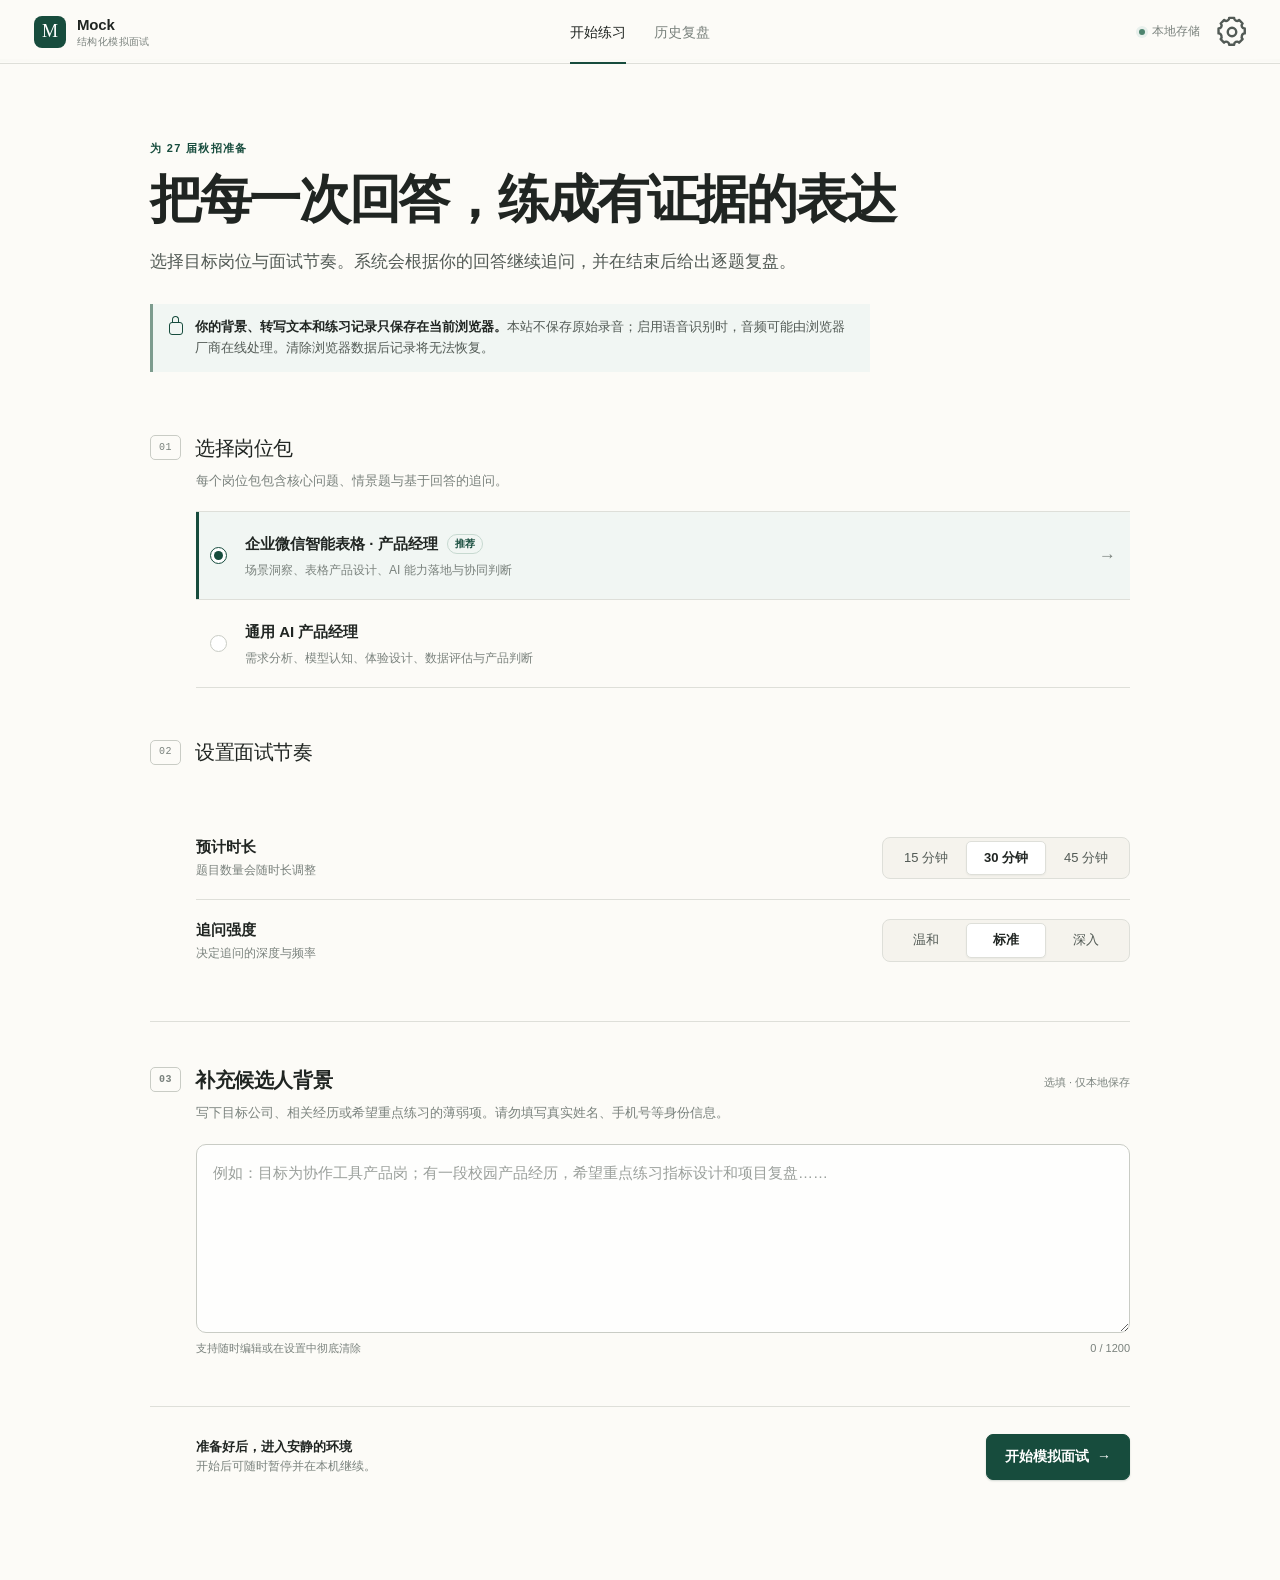
==== mock-interview/index.html @ f47e5c7f "feat: add local-first mock interview coach Co-authored-by: TRAE CLI <traecli@bytedance.com>" ====
<!doctype html>
<html lang="zh-CN">
  <head>
    <meta charset="utf-8">
    <meta name="viewport" content="width=device-width, initial-scale=1">
    <meta name="description" content="面向 27 届秋招的本地结构化模拟面试工具。">
    <meta name="theme-color" content="#143f35">
    <title>Mock · 结构化模拟面试</title>
    <link rel="stylesheet" href="styles.css">
  </head>
  <body>
    <a class="skip-link" href="#appMain">跳到主要内容</a>

    <div class="app-shell" id="appShell">
      <header class="app-header">
        <div class="header-inner">
          <button class="brand" id="brandHomeBtn" type="button" aria-label="返回 Mock 首页">
            <span class="brand-mark" aria-hidden="true">M</span>
            <span class="brand-copy"><strong>Mock</strong><small>结构化模拟面试</small></span>
          </button>
          <nav class="primary-nav" aria-label="主要导航">
            <button class="nav-link is-active" id="navSetupBtn" type="button" data-route="setup" aria-current="page">开始练习</button>
            <button class="nav-link" id="navHistoryBtn" type="button" data-route="history">历史复盘</button>
          </nav>
          <div class="header-actions">
            <span class="local-status"><i aria-hidden="true"></i>本地存储</span>
            <button class="icon-button" id="openSettingsBtn" type="button" aria-label="打开设置与数据管理" aria-haspopup="dialog">
              <svg aria-hidden="true" viewBox="0 0 24 24"><circle cx="12" cy="12" r="3"></circle><path d="M19 14.7a2 2 0 0 0 .4 2.2l.1.1-2.5 2.5-.1-.1a2 2 0 0 0-2.2-.4 2 2 0 0 0-1.2 1.8v.2H10v-.2A2 2 0 0 0 8.7 19a2 2 0 0 0-2.2.4l-.1.1L4 17l.1-.1a2 2 0 0 0 .4-2.2A2 2 0 0 0 2.7 13h-.2V9.5h.2a2 2 0 0 0 1.8-1.2 2 2 0 0 0-.4-2.2L4 6l2.5-2.5.1.1a2 2 0 0 0 2.2.4A2 2 0 0 0 10 2.2V2h3.5v.2A2 2 0 0 0 14.7 4a2 2 0 0 0 2.2-.4l.1-.1L19.5 6l-.1.1a2 2 0 0 0-.4 2.2 2 2 0 0 0 1.8 1.2h.2V13h-.2a2 2 0 0 0-1.8 1.7Z"></path></svg>
            </button>
          </div>
        </div>
      </header>

      <main id="appMain" tabindex="-1">
        <section class="app-view setup-view" id="viewSetup" data-view="setup" aria-labelledby="setupTitle">
          <div class="document-shell setup-shell">
            <header class="page-intro">
              <p class="eyebrow">为 27 届秋招准备</p>
              <h1 id="setupTitle">把每一次回答，练成有证据的表达</h1>
              <p class="intro-copy">选择目标岗位与面试节奏。系统会根据你的回答继续追问，并在结束后给出逐题复盘。</p>
              <div class="privacy-note" role="note" aria-label="隐私说明">
                <span class="privacy-icon" aria-hidden="true"></span>
                <p><strong>你的背景、转写文本和练习记录只保存在当前浏览器。</strong>本站不保存原始录音；启用语音识别时，音频可能由浏览器厂商在线处理。清除浏览器数据后记录将无法恢复。</p>
              </div>
            </header>

            <section class="resume-panel" id="resumeSessionPanel" aria-labelledby="resumeTitle" hidden>
              <div><p class="section-kicker">上次未完成</p><h2 id="resumeTitle">继续上一场模拟面试</h2><p id="resumeSessionMeta">已完成 3 / 8 题 · 约 18 分钟前</p></div>
              <div class="resume-actions"><button class="button button-secondary" id="discardResumeBtn" type="button">放弃记录</button><button class="button button-primary" id="resumeInterviewBtn" type="button">继续回答</button></div>
            </section>

            <form class="setup-form" id="setupForm" novalidate>
              <fieldset class="form-section">
                <legend><span class="step-index">01</span><span>选择岗位包</span></legend>
                <p class="field-help" id="questionPackHelp">每个岗位包包含核心问题、情景题与基于回答的追问。</p>
                <div class="pack-list" id="questionPackOptions" aria-describedby="questionPackHelp">
                  <label class="pack-option recommended" for="packWecom">
                    <input id="packWecom" type="radio" name="questionPack" value="wecom-smart-sheet-pm" checked>
                    <span class="pack-radio" aria-hidden="true"></span>
                    <span class="pack-copy"><span><strong>企业微信智能表格 · 产品经理</strong><em>推荐</em></span><small>场景洞察、表格产品设计、AI 能力落地与协同判断</small></span>
                    <span class="pack-arrow" aria-hidden="true">→</span>
                  </label>
                  <label class="pack-option" for="packGeneralAi">
                    <input id="packGeneralAi" type="radio" name="questionPack" value="general-ai-pm">
                    <span class="pack-radio" aria-hidden="true"></span>
                    <span class="pack-copy"><span><strong>通用 AI 产品经理</strong></span><small>需求分析、模型认知、体验设计、数据评估与产品判断</small></span>
                    <span class="pack-arrow" aria-hidden="true">→</span>
                  </label>
                </div>
                <p class="field-error" id="questionPackError" role="alert" hidden>请选择一个岗位包。</p>
              </fieldset>

              <fieldset class="form-section compact-section">
                <legend><span class="step-index">02</span><span>设置面试节奏</span></legend>
                <div class="setting-row">
                  <div class="setting-label"><span id="durationLabel">预计时长</span><small>题目数量会随时长调整</small></div>
                  <div class="segmented-control" role="radiogroup" aria-labelledby="durationLabel">
                    <label><input id="duration15" type="radio" name="duration" value="15"><span>15 分钟</span></label>
                    <label><input id="duration30" type="radio" name="duration" value="30" checked><span>30 分钟</span></label>
                    <label><input id="duration45" type="radio" name="duration" value="45"><span>45 分钟</span></label>
                  </div>
                </div>
                <div class="setting-row">
                  <div class="setting-label"><span id="intensityLabel">追问强度</span><small>决定追问的深度与频率</small></div>
                  <div class="segmented-control" role="radiogroup" aria-labelledby="intensityLabel">
                    <label><input id="intensityLow" type="radio" name="followupIntensity" value="low"><span>温和</span></label>
                    <label><input id="intensityMedium" type="radio" name="followupIntensity" value="medium" checked><span>标准</span></label>
                    <label><input id="intensityHigh" type="radio" name="followupIntensity" value="high"><span>深入</span></label>
                  </div>
                </div>
              </fieldset>

              <section class="form-section context-section" aria-labelledby="contextLabel">
                <div class="section-heading-row"><h2 id="contextLabel"><span class="step-index">03</span><span>补充候选人背景</span></h2><span class="optional-label">选填 · 仅本地保存</span></div>
                <p class="field-help" id="contextHelp">写下目标公司、相关经历或希望重点练习的薄弱项。请勿填写真实姓名、手机号等身份信息。</p>
                <label class="sr-only" for="candidateContext">候选人私密背景</label>
                <textarea id="candidateContext" name="candidateContext" rows="6" maxlength="1200" aria-describedby="contextHelp contextCounter" placeholder="例如：目标为协作工具产品岗；有一段校园产品经历，希望重点练习指标设计和项目复盘……"></textarea>
                <div class="textarea-meta"><span>支持随时编辑或在设置中彻底清除</span><span id="contextCounter"><output id="contextCount" for="candidateContext">0</output> / 1200</span></div>
              </section>

              <footer class="setup-submit">
                <div><strong>准备好后，进入安静的环境</strong><span>开始后可随时暂停并在本机继续。</span></div>
                <button class="button button-primary button-large" id="startInterviewBtn" type="submit">开始模拟面试 <span aria-hidden="true">→</span></button>
              </footer>
            </form>
          </div>
        </section>

        <section class="app-view interview-view" id="viewInterview" data-view="interview" aria-labelledby="interviewTitle" hidden>
          <header class="interview-toolbar">
            <div class="interview-toolbar-inner">
              <div class="session-identity"><span class="live-indicator" aria-hidden="true"></span><div><p>模拟面试进行中</p><h1 id="interviewTitle">企业微信智能表格 · 产品经理</h1></div></div>
              <div class="session-controls"><div class="timer-block"><span>已用时</span><time id="interviewTimer" datetime="PT0M0S">00:00</time></div><button class="button button-quiet" id="pauseInterviewBtn" type="button" aria-pressed="false">暂停</button><button class="button button-danger-quiet" id="exitInterviewBtn" type="button" aria-haspopup="dialog">退出</button></div>
            </div>
          </header>
          <div class="workbench-shell">
            <aside class="question-rail" id="interviewRail" aria-labelledby="progressTitle">
              <div class="rail-progress"><div><h2 id="progressTitle">面试进度</h2><span id="questionProgressText">第 1 / 8 题</span></div><progress id="questionProgress" value="1" max="8">1 / 8</progress></div>
              <ol class="question-queue" id="questionQueue" aria-label="问题队列">
                <li class="is-current" data-question-id="q1" aria-current="step"><span>01</span><div><strong>开场与动机</strong><small>正在回答</small></div></li>
                <li data-question-id="q2"><span>02</span><div><strong>场景洞察</strong><small>待回答</small></div></li>
                <li data-question-id="q3"><span>03</span><div><strong>方案设计</strong><small>待回答</small></div></li>
                <li data-question-id="q4"><span>04</span><div><strong>指标与复盘</strong><small>待回答</small></div></li>
                <li class="is-muted"><span>＋</span><div><strong>后续问题</strong><small>根据回答生成</small></div></li>
              </ol>
              <p class="rail-note">回答会自动保存到当前浏览器。关闭页面后仍可继续。</p>
            </aside>

            <article class="interview-stage" aria-labelledby="currentQuestionText">
              <header class="interviewer-heading"><span class="interviewer-avatar" aria-hidden="true">M</span><div><strong>结构化面试官</strong><span id="questionTypeLabel">核心问题 · 项目复盘</span></div></header>
              <div class="question-document"><p class="question-number" id="currentQuestionNumber">问题 01</p><h2 id="currentQuestionText">请选一个你投入最多的项目，说明当时要解决的问题、你的具体行动，以及最终结果。</h2><p class="question-guidance" id="currentQuestionGuidance">建议用 2–3 分钟回答。尽量说明你本人做了什么，并用事实或数据支撑结果。</p></div>
              <section class="answer-section" aria-labelledby="answerLabel">
                <div class="answer-heading"><div><h3 id="answerLabel">你的回答</h3><p>先完成表达，再提交给面试官追问。</p></div><button class="button voice-button" id="voiceToggleBtn" type="button" aria-pressed="false" aria-describedby="voiceStatus"><span class="mic-icon" aria-hidden="true"></span><span id="voiceButtonText">语音回答</span></button></div>
                <form id="answerForm" novalidate>
                  <label class="sr-only" for="answerInput">输入本题回答</label>
                  <div class="answer-editor" id="answerEditor"><textarea id="answerInput" name="answer" rows="11" maxlength="6000" aria-describedby="transcriptEditHint answerCounter" placeholder="在这里输入回答，或点击“语音回答”开始转写……"></textarea><div class="recording-layer" id="recordingLayer" aria-hidden="true" hidden><span class="recording-pulse"></span><strong>正在聆听</strong><small>再次点击语音按钮结束转写</small></div></div>
                  <div class="editor-meta"><p id="transcriptEditHint"><span aria-hidden="true">✎</span> 语音会先转成可编辑文字；提交前请检查专有名词和数字。</p><span id="answerCounter"><output id="answerCount" for="answerInput">0</output> / 6000</span></div>
                  <p class="voice-status" id="voiceStatus" role="status" aria-live="polite">语音输入未开启</p>
                  <p class="field-error" id="answerError" role="alert" hidden>请先输入回答再提交。</p>
                  <div class="answer-actions"><span class="keyboard-hint"><kbd>⌘</kbd> + <kbd>Enter</kbd> 提交</span><button class="button button-primary" id="answerSubmitBtn" type="submit">提交回答 <span aria-hidden="true">→</span></button></div>
                </form>
              </section>
            </article>
          </div>
          <p class="sr-only" id="interviewAnnouncer" aria-live="polite" aria-atomic="true"></p>
        </section>

        <section class="app-view report-view" id="viewReport" data-view="report" aria-labelledby="reportTitle" hidden>
          <div class="document-shell report-shell">
            <header class="report-header"><div><p class="eyebrow">本场复盘</p><h1 id="reportTitle">模拟面试报告</h1><p id="reportMeta">2026 年 9 月 7 日 · 30 分钟 · 完成 8 题</p></div><div class="report-actions"><button class="button button-secondary" id="exportReportBtn" type="button">导出报告</button><button class="button button-primary" id="newInterviewBtn" type="button">再练一场</button></div></header>
            <section class="report-overview" aria-labelledby="overallTitle">
              <div class="score-summary"><p>综合表现</p><div><strong id="overallScore">78</strong><span>/ 100</span></div><small class="score-band" id="overallBand">良好 · 已具备基础胜任力</small></div>
              <div class="summary-copy"><h2 id="overallTitle">总评</h2><p id="overallSummary">你的回答结构清楚，能主动补充项目背景和个人行动；主要提升空间在于用更明确的数据验证判断，并把关键取舍说透。</p><dl class="summary-facts" id="reportFacts"><div><dt>回答完成度</dt><dd>8 / 8</dd></div><div><dt>有效证据</dt><dd>12 处</dd></div><div><dt>平均回答</dt><dd>2 分 18 秒</dd></div></dl></div>
            </section>
            <section class="report-section" aria-labelledby="dimensionsTitle">
              <div class="section-title-row"><div><p class="section-kicker">能力画像</p><h2 id="dimensionsTitle">六维评分</h2></div><p>基于本场可验证表达，不代表招聘结果。</p></div>
              <div class="dimension-list" id="dimensionScores">
                <div class="dimension-row" data-dimension="structure"><div><strong>结构表达</strong><span>结论前置，信息层级清楚</span></div><div class="score-track" role="img" aria-label="结构表达 86 分"><span style="--score:86%"></span></div><output>86</output></div>
                <div class="dimension-row" data-dimension="role"><div><strong>岗位理解</strong><span>能连接用户、业务与执行</span></div><div class="score-track" role="img" aria-label="岗位理解 82 分"><span style="--score:82%"></span></div><output>82</output></div>
                <div class="dimension-row" data-dimension="analysis"><div><strong>问题拆解</strong><span>框架完整，优先级可再聚焦</span></div><div class="score-track" role="img" aria-label="问题拆解 79 分"><span style="--score:79%"></span></div><output>79</output></div>
                <div class="dimension-row" data-dimension="judgement"><div><strong>业务判断</strong><span>有取舍意识，论据仍需加强</span></div><div class="score-track" role="img" aria-label="业务判断 75 分"><span style="--score:75%"></span></div><output>75</output></div>
                <div class="dimension-row" data-dimension="data"><div><strong>数据意识</strong><span>能提指标，缺少验证闭环</span></div><div class="score-track" role="img" aria-label="数据意识 69 分"><span style="--score:69%"></span></div><output>69</output></div>
                <div class="dimension-row" data-dimension="communication"><div><strong>沟通应变</strong><span>追问下能补充关键信息</span></div><div class="score-track" role="img" aria-label="沟通应变 77 分"><span style="--score:77%"></span></div><output>77</output></div>
              </div>
            </section>
            <section class="report-section review-section" aria-labelledby="questionReviewTitle">
              <div class="section-title-row"><div><p class="section-kicker">逐题复盘</p><h2 id="questionReviewTitle">从回答证据到下一步练习</h2></div><button class="button button-secondary" id="reanswerWeakQuestionsBtn" type="button">重答薄弱题</button></div>
              <div class="review-list" id="reportQuestionList">
                <article class="review-item" data-question-id="q1"><header><div><span>问题 01 · 项目复盘</span><h3>请介绍一个你投入最多的项目，以及你的具体贡献。</h3></div><output aria-label="本题得分 82 分">82</output></header><details open><summary>查看详细反馈</summary><div class="feedback-grid"><section class="feedback-block evidence-block"><h4>有效证据</h4><blockquote>“我重新划分了新用户首周路径，最终让关键动作完成率从 31% 提升到 44%。”</blockquote><p>说明了个人行动，并给出前后数据。</p></section><section class="feedback-block gap-block"><h4>信息缺口</h4><p>没有解释为什么选择“首周路径”作为优先切入点。</p></section><section class="feedback-block advice-block"><h4>改进建议</h4><p>补充用户流失分布、资源约束和预期收益，并明确最关键的取舍。</p></section></div></details><footer><button class="text-button reanswer-btn" type="button" data-action="reanswer" data-question-id="q1">重答这一题 <span aria-hidden="true">→</span></button></footer></article>
                <article class="review-item" data-question-id="q2"><header><div><span>问题 02 · 需求判断</span><h3>面对多个同时到来的需求，你会如何确定优先级？</h3></div><output aria-label="本题得分 71 分">71</output></header><details><summary>查看详细反馈</summary><div class="feedback-grid"><section class="feedback-block evidence-block"><h4>有效证据</h4><blockquote>“先统一业务目标，再从影响范围、价值、成本和风险做比较。”</blockquote><p>提供了完整的判断框架。</p></section><section class="feedback-block gap-block"><h4>信息缺口</h4><p>缺少真实冲突案例证明如何做出困难取舍。</p></section><section class="feedback-block advice-block"><h4>改进建议</h4><p>选择一次延后重要需求的经历，讲明标准、沟通过程和影响。</p></section></div></details><footer><button class="text-button reanswer-btn" type="button" data-action="reanswer" data-question-id="q2">重答这一题 <span aria-hidden="true">→</span></button></footer></article>
              </div>
            </section>
            <footer class="report-footer"><p>建议先重答 2 道薄弱题，再开始下一场完整练习。</p><button class="button button-primary" id="reportStartPracticeBtn" type="button">开始针对性重答</button></footer>
          </div>
        </section>

        <section class="app-view history-view" id="viewHistory" data-view="history" aria-labelledby="historyTitle" hidden>
          <div class="document-shell history-shell">
            <header class="page-header-row"><div><p class="eyebrow">练习档案</p><h1 id="historyTitle">历史与趋势</h1><p>回看最近场次，找到稳定提升与反复出现的表达缺口。</p></div><button class="button button-secondary" id="exportAllHistoryBtn" type="button">导出全部记录</button></header>
            <section class="history-summary" aria-labelledby="trendTitle"><div class="trend-copy"><p class="section-kicker">最近 5 场</p><h2 id="trendTitle">综合表现趋势</h2><p><strong id="trendDelta">提升 9 分</strong><span>相比首次练习</span></p></div><div class="trend-chart" id="historyTrendChart" role="img" aria-label="最近五场得分整体上升"><div class="chart-axis" aria-hidden="true"><span>90</span><span>75</span><span>60</span></div><svg aria-hidden="true" viewBox="0 0 560 150" preserveAspectRatio="none"><path class="chart-grid" d="M0 20H560M0 75H560M0 130H560"></path><path class="chart-line" d="M14 108 L147 92 L280 81 L413 70 L546 59"></path><g class="chart-points"><circle cx="14" cy="108" r="4"></circle><circle cx="147" cy="92" r="4"></circle><circle cx="280" cy="81" r="4"></circle><circle cx="413" cy="70" r="4"></circle><circle cx="546" cy="59" r="5"></circle></g></svg><div class="chart-labels" aria-hidden="true"><span>第 1 场</span><span>第 2 场</span><span>第 3 场</span><span>第 4 场</span><span>本场</span></div></div></section>
            <section class="history-section" aria-labelledby="recentSessionsTitle">
              <div class="section-title-row history-title-row"><div><p class="section-kicker">全部记录</p><h2 id="recentSessionsTitle">最近场次</h2></div><label class="history-filter-label" for="historyFilter"><span>筛选岗位</span><select id="historyFilter"><option value="all">全部岗位</option><option value="wecom-smart-sheet-pm">企业微信智能表格 · 产品经理</option><option value="general-ai-pm">通用 AI 产品经理</option></select></label></div>
              <div class="session-list-header" aria-hidden="true"><span>场次</span><span>进度</span><span>表现</span><span>操作</span></div>
              <div class="session-list" id="historyList">
                <article class="session-row is-incomplete" data-session-id="session-draft"><div class="session-main"><span class="session-state">未完成</span><h3>企业微信智能表格 · 产品经理</h3><p><time datetime="2026-09-07T19:20:00+08:00">今天 19:20</time> · 30 分钟模式</p></div><div class="session-progress"><strong>3 / 8 题</strong><progress value="3" max="8">3 / 8</progress></div><div class="session-score"><span>暂未评分</span></div><div class="session-actions"><button class="button button-primary button-small continue-session-btn" type="button" data-action="continue" data-session-id="session-draft">继续回答</button><button class="menu-button delete-session-btn" type="button" data-action="delete" data-session-id="session-draft">删除</button></div></article>
                <article class="session-row" data-session-id="session-001"><div class="session-main"><span class="session-state is-complete">已完成</span><h3>通用 AI 产品经理</h3><p><time datetime="2026-09-06T21:15:00+08:00">9 月 6 日 21:15</time> · 用时 28 分钟</p></div><div class="session-progress"><strong>8 / 8 题</strong><span>完整作答</span></div><div class="session-score"><strong>78</strong><span>综合分</span></div><div class="session-actions"><button class="text-button view-report-btn" type="button" data-action="view-report" data-session-id="session-001">查看报告</button><button class="menu-button export-session-btn" type="button" data-action="export" data-session-id="session-001">导出</button><button class="menu-button delete-session-btn" type="button" data-action="delete" data-session-id="session-001">删除</button></div></article>
              </div>
              <div class="empty-state" id="historyEmptyState" hidden><span aria-hidden="true"></span><h3>还没有匹配的练习记录</h3><p>更换筛选条件，或开始第一场模拟面试。</p><button class="button button-primary" id="emptyStartInterviewBtn" type="button">开始练习</button></div>
            </section>
          </div>
        </section>
      </main>
    </div>

    <dialog class="app-dialog settings-dialog" id="settingsDialog" aria-labelledby="settingsTitle">
      <form method="dialog" id="settingsForm"><header class="dialog-header"><div><p class="section-kicker">偏好与隐私</p><h2 id="settingsTitle">设置与数据管理</h2></div><button class="icon-button dialog-close" id="closeSettingsBtn" type="submit" value="cancel" aria-label="关闭设置">×</button></header>
        <div class="dialog-body">
          <section class="settings-group" aria-labelledby="practiceSettingsTitle"><h3 id="practiceSettingsTitle">练习偏好</h3><label class="toggle-row" for="autoSaveToggle"><span><strong>自动保存回答</strong><small>输入过程中持续保存到当前浏览器</small></span><span class="switch"><input id="autoSaveToggle" name="autoSave" type="checkbox" checked><i aria-hidden="true"></i></span></label><label class="toggle-row" for="soundToggle"><span><strong>操作提示音</strong><small>提交与完成时播放轻提示音</small></span><span class="switch"><input id="soundToggle" name="sound" type="checkbox"><i aria-hidden="true"></i></span></label><label class="toggle-row" for="reducedMotionToggle"><span><strong>减少动态效果</strong><small>关闭非必要的过渡与动画</small></span><span class="switch"><input id="reducedMotionToggle" name="reducedMotion" type="checkbox"><i aria-hidden="true"></i></span></label></section>
          <section class="settings-group" aria-labelledby="voiceSettingsTitle"><h3 id="voiceSettingsTitle">语音转写</h3><label class="select-row" for="speechLanguage"><span><strong>识别语言</strong><small>本站不保存原始录音</small></span><select id="speechLanguage" name="speechLanguage"><option value="zh-CN">普通话（中国大陆）</option><option value="en-US">English (US)</option></select></label><p class="settings-note">是否可用取决于浏览器能力与麦克风权限；音频可能由浏览器厂商在线处理。</p></section>
          <section class="settings-group data-group" aria-labelledby="dataSettingsTitle"><div class="data-heading"><div><h3 id="dataSettingsTitle">本地数据</h3><p>面试配置、回答与报告均保存在此浏览器。</p></div><strong id="localDataSize">0 KB</strong></div><div class="data-actions"><button class="button button-secondary" id="exportDataBtn" type="button">导出备份</button><label class="button button-secondary file-button" for="importDataInput">导入备份</label><input class="sr-only" id="importDataInput" type="file" accept="application/json,.json"><button class="button button-danger-quiet" id="clearAllDataBtn" type="button" aria-haspopup="dialog">清除全部数据</button></div></section>
        </div><footer class="dialog-footer"><span id="settingsSaveStatus" role="status" aria-live="polite"></span><button class="button button-primary" id="saveSettingsBtn" type="submit" value="save">保存设置</button></footer></form>
    </dialog>

    <dialog class="app-dialog confirm-dialog" id="confirmDialog" aria-labelledby="confirmTitle" aria-describedby="confirmMessage"><form method="dialog"><header class="dialog-header"><div><p class="section-kicker">请确认</p><h2 id="confirmTitle">删除这条记录？</h2></div></header><div class="dialog-body compact-dialog-body"><p id="confirmMessage">删除后无法恢复，本地报告也会一并移除。</p></div><footer class="dialog-footer"><button class="button button-secondary" id="confirmCancelBtn" type="submit" value="cancel">取消</button><button class="button button-danger" id="confirmActionBtn" type="submit" value="confirm">确认删除</button></footer></form></dialog>
    <dialog class="app-dialog confirm-dialog" id="exitInterviewDialog" aria-labelledby="exitDialogTitle" aria-describedby="exitDialogMessage"><form method="dialog"><header class="dialog-header"><div><p class="section-kicker">离开本场面试</p><h2 id="exitDialogTitle">保存进度后退出？</h2></div></header><div class="dialog-body compact-dialog-body"><p id="exitDialogMessage">已提交的回答和当前草稿会保存在本机，你可以从首页或历史库继续。</p></div><footer class="dialog-footer split-dialog-footer"><button class="button button-danger-quiet" id="exitDiscardBtn" type="submit" value="discard">放弃本场</button><span></span><button class="button button-secondary" id="exitCancelBtn" type="submit" value="cancel">继续面试</button><button class="button button-primary" id="exitSaveBtn" type="submit" value="save">保存并退出</button></footer></form></dialog>

    <div class="toast" id="appToast" role="status" aria-live="polite" aria-atomic="true" hidden><span class="toast-mark" aria-hidden="true"></span><span id="toastMessage">已保存</span><button id="toastActionBtn" type="button" hidden>撤销</button><button class="toast-close" id="toastCloseBtn" type="button" aria-label="关闭提示">×</button></div>

    <script src="js/question-packs.js"></script>
    <script src="js/storage.js"></script>
    <script src="js/engine.js"></script>
    <script src="js/voice.js"></script>
    <script src="app.js"></script>
  </body>
</html>
---- mock-interview/styles.css ----
:root {
  color-scheme: light;
  --paper: #fcfbf7;
  --paper-deep: #f5f3ed;
  --surface: #ffffff;
  --surface-subtle: #f7f8f5;
  --ink: #202522;
  --ink-soft: #525a55;
  --ink-faint: #7a827d;
  --line: #dedfd9;
  --line-strong: #c9ccc5;
  --green: #174c3d;
  --green-hover: #103d31;
  --green-soft: #e8f0ec;
  --green-pale: #f1f6f3;
  --red: #a33d36;
  --red-soft: #faefed;
  --amber: #8a661b;
  --amber-soft: #faf5e7;
  --shadow-sm: 0 1px 2px rgb(25 35 30 / 5%);
  --shadow-md: 0 18px 48px rgb(24 32 28 / 10%), 0 2px 8px rgb(24 32 28 / 5%);
  --radius-sm: 6px;
  --radius-md: 10px;
  --radius-lg: 16px;
  --header-height: 64px;
  --font-sans: Inter, ui-sans-serif, -apple-system, BlinkMacSystemFont, "SF Pro Text", "PingFang SC", "Microsoft YaHei", sans-serif;
}

*,
*::before,
*::after {
  box-sizing: border-box;
}

html {
  min-width: 320px;
  scroll-behavior: smooth;
}

body {
  min-height: 100vh;
  margin: 0;
  background: var(--paper);
  color: var(--ink);
  font-family: var(--font-sans);
  font-size: 15px;
  line-height: 1.6;
  -webkit-font-smoothing: antialiased;
}

body:has(dialog[open]) {
  overflow: hidden;
}

button,
input,
textarea,
select {
  color: inherit;
  font: inherit;
}

button,
label,
select {
  -webkit-tap-highlight-color: transparent;
}

button {
  border: 0;
}

button:not(:disabled),
label[for],
select:not(:disabled) {
  cursor: pointer;
}

button:disabled,
input:disabled,
textarea:disabled,
select:disabled {
  cursor: not-allowed;
  opacity: .55;
}

h1,
h2,
h3,
h4,
p,
dl,
dd,
blockquote {
  margin-top: 0;
}

h1,
h2,
h3,
h4,
strong {
  font-weight: 650;
}

svg {
  display: block;
}

[hidden] {
  display: none !important;
}

.sr-only {
  position: absolute !important;
  width: 1px !important;
  height: 1px !important;
  padding: 0 !important;
  margin: -1px !important;
  overflow: hidden !important;
  clip: rect(0, 0, 0, 0) !important;
  white-space: nowrap !important;
  border: 0 !important;
}

.skip-link {
  position: fixed;
  z-index: 1000;
  top: 10px;
  left: 12px;
  padding: 8px 13px;
  border-radius: var(--radius-sm);
  background: var(--ink);
  color: white;
  font-weight: 600;
  text-decoration: none;
  transform: translateY(-160%);
  transition: transform .18s ease;
}

.skip-link:focus {
  transform: translateY(0);
}

:focus-visible {
  outline: 3px solid rgb(23 76 61 / 22%);
  outline-offset: 2px;
}

.app-header {
  position: sticky;
  z-index: 40;
  top: 0;
  height: var(--header-height);
  border-bottom: 1px solid var(--line);
  background: rgb(252 251 247 / 92%);
  backdrop-filter: blur(16px);
}

.header-inner {
  display: grid;
  grid-template-columns: 1fr auto 1fr;
  align-items: center;
  width: min(100% - 40px, 1220px);
  height: 100%;
  margin: 0 auto;
}

.brand {
  display: inline-flex;
  justify-self: start;
  align-items: center;
  gap: 11px;
  padding: 4px;
  border-radius: 8px;
  background: transparent;
  text-align: left;
}

.brand-mark {
  display: grid;
  width: 32px;
  height: 32px;
  place-items: center;
  border-radius: 8px;
  background: var(--green);
  color: #fff;
  font-family: Georgia, serif;
  font-size: 18px;
}

.brand-copy {
  display: flex;
  flex-direction: column;
  line-height: 1.16;
}

.brand-copy strong {
  letter-spacing: -.01em;
}

.brand-copy small {
  margin-top: 3px;
  color: var(--ink-faint);
  font-size: 10px;
  letter-spacing: .04em;
}

.primary-nav {
  display: flex;
  align-self: stretch;
  gap: 28px;
}

.nav-link {
  position: relative;
  padding: 2px 0 0;
  background: transparent;
  color: var(--ink-faint);
  font-size: 14px;
  font-weight: 550;
}

.nav-link:hover {
  color: var(--ink);
}

.nav-link.is-active,
.nav-link[aria-current="page"] {
  color: var(--ink);
}

.nav-link.is-active::after,
.nav-link[aria-current="page"]::after {
  position: absolute;
  right: 0;
  bottom: -1px;
  left: 0;
  height: 2px;
  background: var(--green);
  content: "";
}

.header-actions {
  display: flex;
  justify-self: end;
  align-items: center;
  gap: 14px;
}

.local-status {
  display: inline-flex;
  align-items: center;
  gap: 7px;
  color: var(--ink-faint);
  font-size: 12px;
}

.local-status i {
  width: 6px;
  height: 6px;
  border-radius: 50%;
  background: #4d846e;
  box-shadow: 0 0 0 3px var(--green-soft);
}

.icon-button {
  display: grid;
  width: 36px;
  height: 36px;
  padding: 0;
  place-items: center;
  border: 1px solid transparent;
  border-radius: 8px;
  background: transparent;
  color: var(--ink-soft);
}

.icon-button svg {
  fill: none;
  stroke: currentColor;
  stroke-width: 1.7;
  stroke-linecap: round;
  stroke-linejoin: round;
}

.icon-button:hover {
  border-color: var(--line);
  background: var(--surface);
  color: var(--ink);
}

.app-view {
  min-height: calc(100vh - var(--header-height));
}

.document-shell {
  width: min(100% - 40px, 980px);
  margin: 0 auto;
}

.setup-shell {
  padding: 76px 0 100px;
}

.page-intro {
  max-width: 760px;
}

.eyebrow,
.section-kicker {
  margin-bottom: 12px;
  color: var(--green);
  font-size: 11px;
  font-weight: 700;
  letter-spacing: .12em;
  text-transform: uppercase;
}

.page-intro h1,
.report-header h1,
.page-header-row h1 {
  margin-bottom: 18px;
  font-family: ui-serif, "Songti SC", "Noto Serif CJK SC", Georgia, serif;
  font-size: clamp(34px, 4.4vw, 52px);
  font-weight: 600;
  letter-spacing: -.045em;
  line-height: 1.15;
}

.intro-copy {
  max-width: 680px;
  margin-bottom: 26px;
  color: var(--ink-soft);
  font-size: 17px;
  line-height: 1.8;
}

.privacy-note {
  display: flex;
  align-items: flex-start;
  gap: 12px;
  max-width: 720px;
  padding: 13px 16px;
  border-left: 3px solid #7d9c8e;
  background: var(--green-pale);
  color: var(--ink-soft);
  font-size: 13px;
}

.privacy-note p {
  margin: 0;
}

.privacy-note strong {
  color: var(--ink);
}

.privacy-icon {
  position: relative;
  flex: 0 0 14px;
  width: 14px;
  height: 13px;
  margin-top: 5px;
  border: 1.5px solid var(--green);
  border-radius: 3px;
}

.privacy-icon::before {
  position: absolute;
  top: -7px;
  left: 2px;
  width: 7px;
  height: 7px;
  border: 1.5px solid var(--green);
  border-bottom: 0;
  border-radius: 6px 6px 0 0;
  content: "";
}

.resume-panel {
  display: flex;
  align-items: center;
  justify-content: space-between;
  gap: 24px;
  margin-top: 42px;
  padding: 20px 22px;
  border: 1px solid #ccd8d1;
  border-radius: var(--radius-md);
  background: var(--surface);
  box-shadow: var(--shadow-sm);
}

.resume-panel .section-kicker {
  margin-bottom: 3px;
}

.resume-panel h2 {
  margin-bottom: 3px;
  font-size: 17px;
}

.resume-panel p:last-child {
  margin-bottom: 0;
  color: var(--ink-faint);
  font-size: 13px;
}

.resume-actions,
.report-actions,
.data-actions {
  display: flex;
  align-items: center;
  gap: 9px;
}

.setup-form {
  margin-top: 60px;
}

.form-section {
  min-width: 0;
  margin: 0;
  padding: 0 0 48px;
  border: 0;
}

.form-section + .form-section {
  padding-top: 42px;
  border-top: 1px solid var(--line);
}

.form-section legend,
.section-heading-row h2 {
  display: flex;
  align-items: center;
  gap: 14px;
  width: 100%;
  margin: 0 0 7px;
  padding: 0;
  font-size: 20px;
  letter-spacing: -.02em;
}

.step-index {
  display: inline-grid;
  flex: 0 0 31px;
  width: 31px;
  height: 25px;
  place-items: center;
  border: 1px solid var(--line-strong);
  border-radius: 5px;
  color: var(--ink-faint);
  font-family: ui-monospace, SFMono-Regular, Menlo, monospace;
  font-size: 10px;
  letter-spacing: .04em;
}

.field-help {
  margin: 0 0 20px 46px;
  color: var(--ink-faint);
  font-size: 13px;
}

.pack-list {
  margin-left: 46px;
  border-top: 1px solid var(--line);
}

.pack-option {
  position: relative;
  display: grid;
  grid-template-columns: 20px 1fr auto;
  align-items: center;
  gap: 15px;
  min-height: 88px;
  padding: 15px 14px;
  border-bottom: 1px solid var(--line);
  transition: background .15s ease, border-color .15s ease;
}

.pack-option:hover {
  background: rgb(255 255 255 / 66%);
}

.pack-option:has(input:checked) {
  background: var(--green-pale);
  box-shadow: inset 3px 0 var(--green);
}

.pack-option input {
  position: absolute;
  opacity: 0;
  pointer-events: none;
}

.pack-radio {
  position: relative;
  width: 17px;
  height: 17px;
  border: 1.5px solid var(--line-strong);
  border-radius: 50%;
  background: var(--surface);
}

.pack-option input:focus-visible ~ .pack-radio {
  outline: 3px solid rgb(23 76 61 / 20%);
  outline-offset: 2px;
}

.pack-option input:checked ~ .pack-radio {
  border-color: var(--green);
}

.pack-option input:checked ~ .pack-radio::after {
  position: absolute;
  inset: 3px;
  border-radius: 50%;
  background: var(--green);
  content: "";
}

.pack-copy {
  display: flex;
  min-width: 0;
  flex-direction: column;
  gap: 5px;
}

.pack-copy > span {
  display: flex;
  align-items: center;
  flex-wrap: wrap;
  gap: 9px;
}

.pack-copy strong {
  font-size: 15px;
}

.pack-copy em {
  padding: 1px 7px;
  border: 1px solid #c7d9d0;
  border-radius: 99px;
  color: var(--green);
  font-size: 10px;
  font-style: normal;
  font-weight: 650;
}

.pack-copy small {
  color: var(--ink-faint);
  font-size: 12px;
}

.pack-arrow {
  color: var(--ink-faint);
  font-size: 17px;
  opacity: 0;
  transform: translateX(-5px);
  transition: opacity .15s ease, transform .15s ease;
}

.pack-option:has(input:checked) .pack-arrow,
.pack-option:hover .pack-arrow {
  opacity: 1;
  transform: translateX(0);
}

.compact-section {
  padding-bottom: 40px;
}

.setting-row {
  display: grid;
  grid-template-columns: minmax(200px, 1fr) auto;
  align-items: center;
  gap: 30px;
  margin-left: 46px;
  padding: 18px 0;
  border-bottom: 1px solid var(--line);
}

.setting-row:last-child {
  border-bottom: 0;
}

.setting-label {
  display: flex;
  flex-direction: column;
}

.setting-label > span {
  font-weight: 600;
}

.setting-label small {
  margin-top: 2px;
  color: var(--ink-faint);
  font-size: 12px;
}

.segmented-control {
  display: inline-flex;
  padding: 3px;
  border: 1px solid var(--line);
  border-radius: 8px;
  background: var(--paper-deep);
}

.segmented-control label {
  position: relative;
}

.segmented-control input {
  position: absolute;
  opacity: 0;
}

.segmented-control span {
  display: block;
  min-width: 80px;
  padding: 6px 12px;
  border: 1px solid transparent;
  border-radius: 5px;
  color: var(--ink-soft);
  font-size: 13px;
  text-align: center;
}

.segmented-control input:checked + span {
  border-color: var(--line);
  background: var(--surface);
  box-shadow: var(--shadow-sm);
  color: var(--ink);
  font-weight: 600;
}

.segmented-control input:focus-visible + span {
  outline: 3px solid rgb(23 76 61 / 20%);
  outline-offset: 1px;
}

.section-heading-row {
  display: flex;
  align-items: center;
  justify-content: flex-start;
  gap: 20px;
}

.section-heading-row h2 {
  flex: 1 1 auto;
  width: auto;
  min-width: 0;
}

.optional-label {
  margin-left: auto;
  color: var(--ink-faint);
  font-size: 11px;
  white-space: nowrap;
}

.context-section textarea {
  display: block;
  width: calc(100% - 46px);
  min-height: 148px;
  margin-left: 46px;
  padding: 15px 16px;
  resize: vertical;
  border: 1px solid var(--line-strong);
  border-radius: var(--radius-md);
  background: rgb(255 255 255 / 72%);
  line-height: 1.75;
}

textarea::placeholder {
  color: #9ba09c;
}

textarea:focus {
  border-color: #769486;
  outline: 3px solid rgb(23 76 61 / 9%);
  background: var(--surface);
}

.textarea-meta {
  display: flex;
  justify-content: space-between;
  width: calc(100% - 46px);
  margin: 7px 0 0 46px;
  color: var(--ink-faint);
  font-size: 11px;
}

.setup-submit {
  display: flex;
  align-items: center;
  justify-content: space-between;
  gap: 24px;
  padding: 27px 0 0 46px;
  border-top: 1px solid var(--line);
}

.setup-submit > div {
  display: flex;
  flex-direction: column;
}

.setup-submit strong {
  font-size: 13px;
}

.setup-submit > div span {
  color: var(--ink-faint);
  font-size: 12px;
}

.button {
  display: inline-flex;
  min-height: 38px;
  align-items: center;
  justify-content: center;
  gap: 8px;
  padding: 8px 14px;
  border: 1px solid transparent;
  border-radius: 7px;
  font-size: 13px;
  font-weight: 600;
  line-height: 1.2;
  text-decoration: none;
  transition: background .15s ease, border-color .15s ease, color .15s ease, transform .15s ease;
}

.button:active:not(:disabled) {
  transform: translateY(1px);
}

.button-primary {
  border-color: var(--green);
  background: var(--green);
  color: white;
  box-shadow: 0 1px 2px rgb(13 50 39 / 18%);
}

.button-primary:hover {
  border-color: var(--green-hover);
  background: var(--green-hover);
}

.button-secondary {
  border-color: var(--line-strong);
  background: var(--surface);
  color: var(--ink);
  box-shadow: var(--shadow-sm);
}

.button-secondary:hover {
  border-color: #aeb4ad;
  background: #fafbf9;
}

.button-quiet,
.button-danger-quiet {
  border-color: var(--line);
  background: transparent;
  color: var(--ink-soft);
}

.button-quiet:hover {
  background: var(--surface);
  color: var(--ink);
}

.button-danger-quiet {
  color: var(--red);
}

.button-danger-quiet:hover {
  border-color: #e4c6c2;
  background: var(--red-soft);
}

.button-danger {
  background: var(--red);
  color: white;
}

.button-danger:hover {
  background: #8f332e;
}

.button-large {
  min-height: 46px;
  padding: 11px 18px;
  font-size: 14px;
}

.button-small {
  min-height: 32px;
  padding: 6px 10px;
  font-size: 12px;
}

.field-error {
  margin: 8px 0 0 46px;
  color: var(--red);
  font-size: 12px;
}

/* Interview workbench */
.interview-view {
  background: #faf9f5;
}

.interview-toolbar {
  position: sticky;
  z-index: 30;
  top: var(--header-height);
  border-bottom: 1px solid var(--line);
  background: rgb(255 255 255 / 94%);
  backdrop-filter: blur(14px);
}

.interview-toolbar-inner {
  display: flex;
  min-height: 72px;
  align-items: center;
  justify-content: space-between;
  gap: 24px;
  width: min(100% - 40px, 1220px);
  margin: 0 auto;
}

.session-identity {
  display: flex;
  align-items: center;
  gap: 12px;
}

.live-indicator {
  width: 8px;
  height: 8px;
  border-radius: 50%;
  background: #4d846e;
  box-shadow: 0 0 0 4px var(--green-soft);
}

.session-identity p,
.session-identity h1 {
  margin: 0;
}

.session-identity p {
  color: var(--ink-faint);
  font-size: 10px;
  font-weight: 650;
  letter-spacing: .08em;
}

.session-identity h1 {
  margin-top: 1px;
  font-size: 14px;
}

.session-controls {
  display: flex;
  align-items: center;
  gap: 8px;
}

.timer-block {
  display: flex;
  align-items: baseline;
  gap: 8px;
  margin-right: 10px;
  padding-right: 18px;
  border-right: 1px solid var(--line);
}

.timer-block span {
  color: var(--ink-faint);
  font-size: 10px;
}

.timer-block time {
  font-family: ui-monospace, SFMono-Regular, Menlo, monospace;
  font-size: 17px;
  font-variant-numeric: tabular-nums;
  font-weight: 600;
}

.workbench-shell {
  display: grid;
  grid-template-columns: 230px minmax(0, 760px);
  justify-content: center;
  gap: clamp(36px, 6vw, 86px);
  width: min(100% - 40px, 1180px);
  margin: 0 auto;
  padding: 55px 0 90px;
}

.question-rail {
  align-self: start;
  position: sticky;
  top: calc(var(--header-height) + 104px);
}

.rail-progress {
  padding-bottom: 22px;
  border-bottom: 1px solid var(--line);
}

.rail-progress > div {
  display: flex;
  align-items: center;
  justify-content: space-between;
  gap: 10px;
  margin-bottom: 12px;
}

.rail-progress h2 {
  margin: 0;
  font-size: 13px;
}

.rail-progress span {
  color: var(--ink-faint);
  font-size: 11px;
}

progress {
  overflow: hidden;
  height: 4px;
  border: 0;
  border-radius: 99px;
  background: var(--line);
  color: var(--green);
  appearance: none;
}

progress::-webkit-progress-bar {
  border-radius: 99px;
  background: var(--line);
}

progress::-webkit-progress-value {
  border-radius: 99px;
  background: var(--green);
}

progress::-moz-progress-bar {
  border-radius: 99px;
  background: var(--green);
}

.rail-progress progress {
  display: block;
  width: 100%;
}

.question-queue {
  display: flex;
  margin: 22px 0 0;
  padding: 0;
  flex-direction: column;
  list-style: none;
}

.question-queue li {
  position: relative;
  display: grid;
  grid-template-columns: 30px 1fr;
  gap: 10px;
  min-height: 58px;
  color: var(--ink-faint);
}

.question-queue li:not(:last-child)::after {
  position: absolute;
  top: 27px;
  bottom: -2px;
  left: 13px;
  width: 1px;
  background: var(--line);
  content: "";
}

.question-queue li > span {
  display: grid;
  z-index: 1;
  width: 27px;
  height: 27px;
  place-items: center;
  border: 1px solid var(--line);
  border-radius: 50%;
  background: var(--paper);
  font-family: ui-monospace, SFMono-Regular, Menlo, monospace;
  font-size: 9px;
}

.question-queue li > div {
  display: flex;
  flex-direction: column;
  padding-top: 1px;
}

.question-queue strong {
  color: var(--ink-soft);
  font-size: 12px;
}

.question-queue small {
  margin-top: 1px;
  font-size: 10px;
}

.question-queue li.is-current > span {
  border-color: var(--green);
  background: var(--green);
  color: white;
}

.question-queue li.is-current strong {
  color: var(--ink);
}

.question-queue li.is-current small {
  color: var(--green);
  font-weight: 600;
}

.question-queue li.is-muted {
  opacity: .68;
}

.rail-note {
  margin-top: 24px;
  padding-top: 18px;
  border-top: 1px solid var(--line);
  color: var(--ink-faint);
  font-size: 10px;
  line-height: 1.65;
}

.interview-stage {
  min-width: 0;
}

.interviewer-heading {
  display: flex;
  align-items: center;
  gap: 11px;
  padding-bottom: 20px;
  border-bottom: 1px solid var(--line);
}

.interviewer-avatar {
  display: grid;
  width: 36px;
  height: 36px;
  place-items: center;
  border: 1px solid #cadaD2;
  border-radius: 50%;
  background: var(--green-soft);
  color: var(--green);
  font-family: Georgia, serif;
}

.interviewer-heading > div {
  display: flex;
  flex-direction: column;
}

.interviewer-heading strong {
  font-size: 13px;
}

.interviewer-heading span:last-child {
  color: var(--ink-faint);
  font-size: 10px;
}

.question-document {
  padding: 47px 0 48px;
}

.question-number {
  margin-bottom: 13px;
  color: var(--green);
  font-family: ui-monospace, SFMono-Regular, Menlo, monospace;
  font-size: 11px;
  font-weight: 700;
  letter-spacing: .08em;
}

.question-document h2 {
  max-width: 730px;
  margin-bottom: 20px;
  font-family: ui-serif, "Songti SC", Georgia, serif;
  font-size: clamp(25px, 3vw, 34px);
  font-weight: 600;
  letter-spacing: -.035em;
  line-height: 1.42;
}

.question-guidance {
  max-width: 680px;
  margin: 0;
  padding-left: 14px;
  border-left: 2px solid #bacac2;
  color: var(--ink-faint);
  font-size: 12px;
}

.answer-section {
  padding-top: 28px;
  border-top: 1px solid var(--line);
}

.answer-heading {
  display: flex;
  align-items: center;
  justify-content: space-between;
  gap: 20px;
  margin-bottom: 14px;
}

.answer-heading h3 {
  margin-bottom: 1px;
  font-size: 15px;
}

.answer-heading p {
  margin: 0;
  color: var(--ink-faint);
  font-size: 11px;
}

.voice-button {
  border-color: #b9ccc2;
  background: var(--green-pale);
  color: var(--green);
}

.voice-button:hover,
.voice-button[aria-pressed="true"] {
  border-color: var(--green);
  background: var(--green-soft);
}

.mic-icon {
  position: relative;
  width: 10px;
  height: 14px;
  border: 1.5px solid currentColor;
  border-radius: 7px;
}

.mic-icon::after {
  position: absolute;
  right: -4px;
  bottom: -4px;
  left: -4px;
  height: 7px;
  border: 1.5px solid currentColor;
  border-top: 0;
  border-radius: 0 0 8px 8px;
  content: "";
}

.answer-editor {
  position: relative;
}

.answer-editor textarea {
  display: block;
  width: 100%;
  min-height: 245px;
  padding: 18px;
  resize: vertical;
  border: 1px solid var(--line-strong);
  border-radius: var(--radius-md);
  background: var(--surface);
  box-shadow: inset 0 1px 2px rgb(20 30 25 / 2%);
  font-size: 14px;
  line-height: 1.8;
}

.recording-layer {
  position: absolute;
  inset: 1px;
  display: flex;
  align-items: center;
  justify-content: center;
  flex-direction: column;
  border-radius: 9px;
  background: rgb(248 250 247 / 96%);
  color: var(--ink-soft);
}

.recording-layer strong {
  margin-top: 12px;
  color: var(--green);
}

.recording-layer small {
  margin-top: 3px;
  color: var(--ink-faint);
}

.recording-pulse {
  position: relative;
  width: 12px;
  height: 12px;
  border-radius: 50%;
  background: var(--green);
}

.recording-pulse::before {
  position: absolute;
  inset: -6px;
  border: 1px solid #7ca392;
  border-radius: 50%;
  content: "";
  animation: listen 1.7s ease-out infinite;
}

@keyframes listen {
  0% { opacity: .8; transform: scale(.6); }
  80%, 100% { opacity: 0; transform: scale(1.45); }
}

.editor-meta {
  display: flex;
  align-items: center;
  justify-content: space-between;
  gap: 16px;
  margin-top: 8px;
  color: var(--ink-faint);
  font-size: 10px;
}

.editor-meta p {
  display: flex;
  align-items: center;
  gap: 5px;
  margin: 0;
}

.voice-status {
  min-height: 18px;
  margin: 6px 0 0;
  color: var(--ink-faint);
  font-size: 10px;
}

.answer-section .field-error {
  margin-left: 0;
}

.answer-actions {
  display: flex;
  align-items: center;
  justify-content: space-between;
  gap: 20px;
  margin-top: 20px;
}

.keyboard-hint {
  color: var(--ink-faint);
  font-size: 10px;
}

kbd {
  padding: 1px 5px;
  border: 1px solid var(--line);
  border-bottom-color: var(--line-strong);
  border-radius: 4px;
  background: var(--surface);
  box-shadow: 0 1px 0 var(--line);
  font-family: inherit;
  font-size: 9px;
}

/* Report */
.report-shell,
.history-shell {
  padding: 66px 0 100px;
}

.report-header,
.page-header-row {
  display: flex;
  align-items: flex-end;
  justify-content: space-between;
  gap: 28px;
  padding-bottom: 34px;
  border-bottom: 1px solid var(--line);
}

.report-header h1,
.page-header-row h1 {
  margin-bottom: 8px;
  font-size: clamp(30px, 4vw, 42px);
}

.report-header > div:first-child > p:last-child,
.page-header-row > div > p:last-child {
  margin: 0;
  color: var(--ink-faint);
  font-size: 13px;
}

.report-overview {
  display: grid;
  grid-template-columns: 250px 1fr;
  gap: 56px;
  padding: 46px 0 54px;
  border-bottom: 1px solid var(--line);
}

.score-summary {
  padding-right: 46px;
  border-right: 1px solid var(--line);
}

.score-summary > p {
  margin-bottom: 12px;
  color: var(--ink-faint);
  font-size: 11px;
  font-weight: 650;
  letter-spacing: .07em;
}

.score-summary > div {
  display: flex;
  align-items: baseline;
  gap: 5px;
  line-height: 1;
}

.score-summary > div strong {
  color: var(--green);
  font-family: ui-serif, Georgia, serif;
  font-size: 70px;
  font-weight: 500;
  letter-spacing: -.06em;
}

.score-summary > div span {
  color: var(--ink-faint);
  font-size: 12px;
}

.score-band {
  display: inline-block;
  margin-top: 14px;
  padding: 4px 8px;
  border-radius: 4px;
  background: var(--green-soft);
  color: var(--green);
  font-size: 10px;
  font-weight: 600;
}

.summary-copy h2 {
  margin-bottom: 11px;
  font-size: 18px;
}

.summary-copy > p {
  margin-bottom: 24px;
  color: var(--ink-soft);
  font-size: 14px;
  line-height: 1.85;
}

.summary-facts {
  display: grid;
  grid-template-columns: repeat(3, 1fr);
  gap: 20px;
  margin: 0;
}

.summary-facts div {
  padding-top: 12px;
  border-top: 1px solid var(--line);
}

.summary-facts dt {
  color: var(--ink-faint);
  font-size: 10px;
}

.summary-facts dd {
  margin: 3px 0 0;
  font-size: 14px;
  font-weight: 650;
}

.report-section {
  padding: 50px 0;
  border-bottom: 1px solid var(--line);
}

.section-title-row {
  display: flex;
  align-items: flex-end;
  justify-content: space-between;
  gap: 28px;
  margin-bottom: 28px;
}

.section-title-row .section-kicker {
  margin-bottom: 4px;
}

.section-title-row h2 {
  margin: 0;
  font-size: 21px;
  letter-spacing: -.02em;
}

.section-title-row > p {
  max-width: 320px;
  margin: 0;
  color: var(--ink-faint);
  font-size: 11px;
  text-align: right;
}

.dimension-list {
  border-top: 1px solid var(--line);
}

.dimension-row {
  display: grid;
  grid-template-columns: 230px 1fr 38px;
  align-items: center;
  gap: 30px;
  min-height: 76px;
  border-bottom: 1px solid var(--line);
}

.dimension-row > div:first-child {
  display: flex;
  flex-direction: column;
}

.dimension-row strong {
  font-size: 13px;
}

.dimension-row > div:first-child span {
  color: var(--ink-faint);
  font-size: 10px;
}

.score-track {
  overflow: hidden;
  height: 6px;
  border-radius: 99px;
  background: #e7e8e3;
}

.score-track span {
  display: block;
  width: var(--score);
  height: 100%;
  border-radius: inherit;
  background: var(--green);
}

.dimension-row output {
  font-family: ui-monospace, SFMono-Regular, Menlo, monospace;
  font-size: 14px;
  font-weight: 650;
  text-align: right;
}

.review-list {
  border-top: 1px solid var(--line-strong);
}

.review-item {
  border-bottom: 1px solid var(--line-strong);
}

.review-item > header {
  display: grid;
  grid-template-columns: 1fr auto;
  align-items: start;
  gap: 30px;
  padding: 27px 0 20px;
}

.review-item > header span {
  display: block;
  margin-bottom: 6px;
  color: var(--green);
  font-size: 10px;
  font-weight: 650;
  letter-spacing: .04em;
}

.review-item h3 {
  max-width: 720px;
  margin: 0;
  font-family: ui-serif, "Songti SC", Georgia, serif;
  font-size: 18px;
  line-height: 1.55;
}

.review-item > header output {
  display: grid;
  width: 43px;
  height: 43px;
  place-items: center;
  border: 1px solid #c8d9d1;
  border-radius: 50%;
  color: var(--green);
  font-family: ui-monospace, SFMono-Regular, Menlo, monospace;
  font-size: 12px;
  font-weight: 700;
}

.review-item details {
  padding-bottom: 18px;
}

.review-item summary {
  display: inline-flex;
  align-items: center;
  gap: 7px;
  color: var(--ink-faint);
  font-size: 11px;
  list-style: none;
}

.review-item summary::-webkit-details-marker {
  display: none;
}

.review-item summary::before {
  content: "+";
  font-family: ui-monospace, monospace;
  font-size: 14px;
}

.review-item details[open] summary::before {
  content: "−";
}

.feedback-grid {
  display: grid;
  grid-template-columns: repeat(3, 1fr);
  gap: 0;
  margin-top: 20px;
  border: 1px solid var(--line);
  background: var(--surface);
}

.feedback-block {
  min-width: 0;
  padding: 18px;
}

.feedback-block + .feedback-block {
  border-left: 1px solid var(--line);
}

.feedback-block h4 {
  margin-bottom: 10px;
  color: var(--ink-faint);
  font-size: 10px;
  letter-spacing: .06em;
}

.feedback-block p,
.feedback-block blockquote {
  margin-bottom: 8px;
  color: var(--ink-soft);
  font-size: 11px;
  line-height: 1.7;
}

.feedback-block blockquote {
  padding-left: 10px;
  border-left: 2px solid #abc2b7;
  color: var(--ink);
}

.feedback-block p:last-child {
  margin-bottom: 0;
}

.review-item > footer {
  padding: 0 0 23px;
}

.text-button,
.menu-button {
  padding: 4px 0;
  background: transparent;
  color: var(--green);
  font-size: 11px;
  font-weight: 650;
}

.text-button:hover {
  text-decoration: underline;
  text-underline-offset: 3px;
}

.menu-button {
  color: var(--ink-faint);
  font-weight: 500;
}

.menu-button:hover {
  color: var(--ink);
}

.delete-session-btn:hover {
  color: var(--red);
}

.report-footer {
  display: flex;
  align-items: center;
  justify-content: space-between;
  gap: 24px;
  padding-top: 34px;
}

.report-footer p {
  margin: 0;
  color: var(--ink-soft);
  font-size: 13px;
}

/* History */
.history-summary {
  display: grid;
  grid-template-columns: 220px 1fr;
  gap: 55px;
  padding: 45px 0;
  border-bottom: 1px solid var(--line);
}

.trend-copy h2 {
  margin-bottom: 14px;
  font-size: 18px;
}

.trend-copy > p:last-child {
  display: flex;
  flex-direction: column;
}

.trend-copy > p strong {
  color: var(--green);
  font-size: 22px;
}

.trend-copy > p span {
  color: var(--ink-faint);
  font-size: 10px;
}

.trend-chart {
  position: relative;
  min-width: 0;
  padding-left: 30px;
}

.trend-chart svg {
  width: 100%;
  height: 150px;
  overflow: visible;
}

.chart-grid {
  fill: none;
  stroke: #e4e5e0;
  stroke-width: 1;
}

.chart-line {
  fill: none;
  stroke: var(--green);
  stroke-width: 2;
  vector-effect: non-scaling-stroke;
}

.chart-points {
  fill: var(--surface);
  stroke: var(--green);
  stroke-width: 2;
  vector-effect: non-scaling-stroke;
}

.chart-points circle:last-child {
  fill: var(--green);
}

.chart-axis {
  position: absolute;
  top: 11px;
  bottom: 10px;
  left: 0;
  display: flex;
  justify-content: space-between;
  flex-direction: column;
  color: var(--ink-faint);
  font-family: ui-monospace, monospace;
  font-size: 9px;
}

.chart-labels {
  display: flex;
  justify-content: space-between;
  color: var(--ink-faint);
  font-size: 9px;
}

.history-section {
  padding-top: 50px;
}

.history-filter-label {
  display: flex;
  align-items: center;
  gap: 9px;
}

.history-filter-label > span {
  color: var(--ink-faint);
  font-size: 10px;
}

select {
  min-height: 36px;
  padding: 6px 32px 6px 10px;
  border: 1px solid var(--line-strong);
  border-radius: 6px;
  background-color: var(--surface);
  font-size: 12px;
}

select:focus {
  border-color: #769486;
  outline: 3px solid rgb(23 76 61 / 9%);
}

.session-list-header,
.session-row {
  display: grid;
  grid-template-columns: minmax(260px, 2fr) minmax(110px, .8fr) minmax(80px, .6fr) minmax(240px, 1.3fr);
  align-items: center;
  gap: 20px;
}

.session-list-header {
  padding: 9px 0;
  border-bottom: 1px solid var(--line-strong);
  color: var(--ink-faint);
  font-size: 9px;
  font-weight: 650;
  letter-spacing: .07em;
  text-transform: uppercase;
}

.session-row {
  min-height: 104px;
  padding: 18px 0;
  border-bottom: 1px solid var(--line);
}

.session-row:hover {
  background: rgb(255 255 255 / 38%);
}

.session-main h3 {
  margin: 4px 0 2px;
  font-size: 13px;
}

.session-main p,
.session-progress span,
.session-score span {
  margin: 0;
  color: var(--ink-faint);
  font-size: 10px;
}

.session-state {
  color: var(--amber);
  font-size: 9px;
  font-weight: 700;
  letter-spacing: .06em;
}

.session-state.is-complete {
  color: var(--green);
}

.session-progress,
.session-score {
  display: flex;
  flex-direction: column;
}

.session-progress strong,
.session-score strong {
  font-size: 13px;
}

.session-progress progress {
  width: 72px;
  margin-top: 8px;
}

.session-score strong {
  color: var(--green);
  font-family: ui-monospace, monospace;
  font-size: 18px;
}

.session-actions {
  display: flex;
  align-items: center;
  justify-content: flex-end;
  gap: 15px;
}

.empty-state {
  padding: 70px 20px;
  text-align: center;
}

.empty-state > span {
  display: block;
  width: 40px;
  height: 48px;
  margin: 0 auto 18px;
  border: 1px solid var(--line-strong);
  border-radius: 3px;
  box-shadow: inset 0 -10px var(--paper-deep);
}

.empty-state h3 {
  margin-bottom: 5px;
  font-size: 15px;
}

.empty-state p {
  margin-bottom: 18px;
  color: var(--ink-faint);
  font-size: 12px;
}

/* Dialog and toast */
.app-dialog {
  width: min(calc(100% - 32px), 620px);
  max-height: min(86vh, 760px);
  padding: 0;
  overflow: hidden;
  border: 1px solid var(--line-strong);
  border-radius: 14px;
  background: var(--surface);
  box-shadow: var(--shadow-md);
  color: var(--ink);
}

.app-dialog::backdrop {
  background: rgb(29 34 31 / 38%);
  backdrop-filter: blur(2px);
}

.app-dialog[open] {
  animation: dialog-in .18s ease-out;
}

@keyframes dialog-in {
  from { opacity: 0; transform: translateY(8px) scale(.99); }
  to { opacity: 1; transform: none; }
}

.app-dialog > form {
  display: flex;
  max-height: inherit;
  flex-direction: column;
}

.dialog-header {
  display: flex;
  align-items: center;
  justify-content: space-between;
  gap: 20px;
  padding: 24px 26px 18px;
  border-bottom: 1px solid var(--line);
}

.dialog-header .section-kicker {
  margin-bottom: 3px;
}

.dialog-header h2 {
  margin: 0;
  font-size: 20px;
  letter-spacing: -.02em;
}

.dialog-close {
  font-size: 24px;
  font-weight: 300;
}

.dialog-body {
  overflow: auto;
  padding: 5px 26px;
}

.settings-group {
  padding: 24px 0;
  border-bottom: 1px solid var(--line);
}

.settings-group:last-child {
  border-bottom: 0;
}

.settings-group > h3,
.data-heading h3 {
  margin-bottom: 12px;
  font-size: 12px;
  letter-spacing: .02em;
}

.toggle-row,
.select-row {
  display: flex;
  min-height: 58px;
  align-items: center;
  justify-content: space-between;
  gap: 24px;
  border-top: 1px solid #ecece8;
}

.toggle-row > span:first-child,
.select-row > span:first-child {
  display: flex;
  flex-direction: column;
}

.toggle-row strong,
.select-row strong {
  font-size: 12px;
}

.toggle-row small,
.select-row small {
  color: var(--ink-faint);
  font-size: 10px;
}

.switch {
  position: relative;
  flex: 0 0 38px;
  width: 38px;
  height: 22px;
}

.switch input {
  position: absolute;
  opacity: 0;
}

.switch i {
  position: absolute;
  inset: 0;
  border: 1px solid var(--line-strong);
  border-radius: 99px;
  background: var(--paper-deep);
  transition: background .15s ease, border-color .15s ease;
}

.switch i::after {
  position: absolute;
  top: 3px;
  left: 3px;
  width: 14px;
  height: 14px;
  border-radius: 50%;
  background: var(--surface);
  box-shadow: 0 1px 3px rgb(20 30 25 / 23%);
  content: "";
  transition: transform .15s ease;
}

.switch input:checked + i {
  border-color: var(--green);
  background: var(--green);
}

.switch input:checked + i::after {
  transform: translateX(16px);
}

.switch input:focus-visible + i {
  outline: 3px solid rgb(23 76 61 / 20%);
  outline-offset: 2px;
}

.settings-note {
  margin: 9px 0 0;
  color: var(--ink-faint);
  font-size: 10px;
}

.data-heading {
  display: flex;
  align-items: flex-start;
  justify-content: space-between;
  gap: 20px;
}

.data-heading h3 {
  margin-bottom: 2px;
}

.data-heading p {
  margin: 0;
  color: var(--ink-faint);
  font-size: 10px;
}

.data-heading > strong {
  color: var(--ink-faint);
  font-family: ui-monospace, monospace;
  font-size: 11px;
}

.data-actions {
  margin-top: 16px;
  flex-wrap: wrap;
}

.file-button {
  cursor: pointer;
}

.dialog-footer {
  display: flex;
  min-height: 70px;
  align-items: center;
  justify-content: flex-end;
  gap: 10px;
  padding: 14px 26px;
  border-top: 1px solid var(--line);
  background: var(--surface-subtle);
}

.dialog-footer > [role="status"] {
  margin-right: auto;
  color: var(--ink-faint);
  font-size: 10px;
}

.confirm-dialog {
  width: min(calc(100% - 32px), 480px);
}

.compact-dialog-body {
  padding-top: 24px;
  padding-bottom: 24px;
}

.compact-dialog-body p {
  margin: 0;
  color: var(--ink-soft);
  font-size: 13px;
}

.split-dialog-footer {
  display: grid;
  grid-template-columns: auto 1fr auto auto;
}

.toast {
  position: fixed;
  z-index: 100;
  right: 22px;
  bottom: 22px;
  display: flex;
  min-width: 260px;
  max-width: min(420px, calc(100% - 32px));
  min-height: 50px;
  align-items: center;
  gap: 10px;
  padding: 10px 11px 10px 14px;
  border: 1px solid #39433e;
  border-radius: 9px;
  background: #27302c;
  box-shadow: var(--shadow-md);
  color: white;
  font-size: 12px;
  animation: toast-in .2s ease-out;
}

@keyframes toast-in {
  from { opacity: 0; transform: translateY(8px); }
  to { opacity: 1; transform: none; }
}

.toast-mark {
  width: 7px;
  height: 7px;
  border-radius: 50%;
  background: #85b49f;
}

#toastMessage {
  flex: 1;
}

#toastActionBtn,
.toast-close {
  padding: 4px 7px;
  background: transparent;
  color: #d9e4df;
  font-size: 11px;
}

#toastActionBtn:hover {
  text-decoration: underline;
}

.toast-close {
  font-size: 18px;
  opacity: .8;
}

@media (max-width: 960px) {
  .workbench-shell {
    grid-template-columns: 190px minmax(0, 1fr);
    gap: 40px;
  }

  .session-list-header {
    display: none;
  }

  .session-row {
    grid-template-columns: minmax(220px, 1fr) 110px 70px;
  }

  .session-actions {
    grid-column: 1 / -1;
    justify-content: flex-start;
    padding-top: 8px;
    border-top: 1px dashed var(--line);
  }
}

@media (max-width: 760px) {
  :root {
    --header-height: 58px;
  }

  .header-inner {
    grid-template-columns: 1fr auto;
    width: min(100% - 28px, 980px);
  }

  .brand-copy small,
  .local-status {
    display: none;
  }

  .primary-nav {
    position: fixed;
    z-index: 35;
    right: 0;
    bottom: 0;
    left: 0;
    order: 3;
    height: 54px;
    justify-content: center;
    gap: 0;
    border-top: 1px solid var(--line);
    background: rgb(252 251 247 / 96%);
    backdrop-filter: blur(14px);
  }

  .nav-link {
    width: 50%;
    max-width: 200px;
  }

  .nav-link.is-active::after,
  .nav-link[aria-current="page"]::after {
    top: -1px;
    bottom: auto;
    right: 20%;
    left: 20%;
  }

  .header-actions {
    grid-column: 2;
  }

  .document-shell {
    width: min(100% - 28px, 980px);
  }

  .setup-shell,
  .report-shell,
  .history-shell {
    padding-top: 46px;
    padding-bottom: 90px;
  }

  .page-intro h1 {
    font-size: 36px;
  }

  .setup-form {
    margin-top: 44px;
  }

  .field-help,
  .pack-list,
  .setting-row,
  .context-section textarea,
  .textarea-meta {
    width: 100%;
    margin-left: 0;
  }

  .form-section legend,
  .section-heading-row h2 {
    font-size: 18px;
  }

  .setting-row {
    grid-template-columns: 1fr;
    gap: 12px;
  }

  .segmented-control {
    width: 100%;
  }

  .segmented-control label {
    flex: 1;
  }

  .segmented-control span {
    min-width: 0;
    padding-right: 8px;
    padding-left: 8px;
  }

  .setup-submit {
    padding-left: 0;
  }

  .interview-toolbar {
    top: var(--header-height);
  }

  .interview-toolbar-inner {
    width: min(100% - 28px, 980px);
  }

  .session-identity p,
  .timer-block span {
    display: none;
  }

  .session-identity h1 {
    max-width: 230px;
    overflow: hidden;
    text-overflow: ellipsis;
    white-space: nowrap;
  }

  .session-controls .button-quiet {
    display: none;
  }

  .timer-block {
    margin-right: 0;
    padding-right: 8px;
    border-right: 0;
  }

  .workbench-shell {
    display: block;
    width: min(100% - 28px, 760px);
    padding-top: 30px;
    padding-bottom: 100px;
  }

  .question-rail {
    position: static;
    margin-bottom: 34px;
  }

  .rail-progress {
    padding-bottom: 15px;
  }

  .question-queue,
  .rail-note {
    display: none;
  }

  .question-document {
    padding: 35px 0;
  }

  .question-document h2 {
    font-size: 27px;
  }

  .report-header,
  .page-header-row {
    align-items: flex-start;
    flex-direction: column;
  }

  .report-overview {
    grid-template-columns: 1fr;
    gap: 30px;
  }

  .score-summary {
    padding: 0 0 30px;
    border-right: 0;
    border-bottom: 1px solid var(--line);
  }

  .summary-facts {
    gap: 10px;
  }

  .dimension-row {
    grid-template-columns: 150px 1fr 35px;
    gap: 15px;
  }

  .feedback-grid {
    grid-template-columns: 1fr;
  }

  .feedback-block + .feedback-block {
    border-top: 1px solid var(--line);
    border-left: 0;
  }

  .history-summary {
    grid-template-columns: 1fr;
    gap: 20px;
  }

  .trend-chart {
    min-height: 180px;
  }

  .session-row {
    grid-template-columns: 1fr auto;
    gap: 14px;
  }

  .session-main {
    grid-column: 1 / -1;
  }

  .session-progress {
    grid-column: 1;
  }

  .session-score {
    grid-column: 2;
    grid-row: 2;
    text-align: right;
  }

  .session-actions {
    grid-column: 1 / -1;
  }

  .toast {
    right: 16px;
    bottom: 70px;
    left: 16px;
    max-width: none;
  }
}

@media (max-width: 520px) {
  .page-intro h1 {
    font-size: 31px;
  }

  .intro-copy {
    font-size: 15px;
  }

  .privacy-note {
    padding-right: 12px;
    padding-left: 12px;
  }

  .resume-panel,
  .setup-submit,
  .answer-heading,
  .answer-actions,
  .report-footer {
    align-items: stretch;
    flex-direction: column;
  }

  .resume-actions,
  .report-actions {
    width: 100%;
  }

  .resume-actions .button,
  .report-actions .button {
    flex: 1;
  }

  .pack-option {
    grid-template-columns: 20px 1fr;
    padding-right: 8px;
    padding-left: 8px;
  }

  .pack-arrow {
    display: none;
  }

  .section-heading-row,
  .section-title-row,
  .history-title-row {
    align-items: flex-start;
    flex-direction: column;
  }

  .optional-label {
    margin-left: 45px;
  }

  .textarea-meta > span:first-child,
  .keyboard-hint {
    display: none;
  }

  .setup-submit .button,
  .answer-actions .button,
  .report-footer .button {
    width: 100%;
  }

  .session-identity h1 {
    max-width: 145px;
  }

  .session-controls {
    gap: 3px;
  }

  .session-controls .button {
    min-height: 34px;
    padding: 6px 8px;
  }

  .interviewer-heading {
    padding-bottom: 15px;
  }

  .question-document h2 {
    font-size: 24px;
  }

  .voice-button {
    align-self: flex-start;
  }

  .summary-facts {
    grid-template-columns: 1fr;
  }

  .dimension-row {
    grid-template-columns: 1fr 35px;
    gap: 12px;
    padding: 13px 0;
  }

  .dimension-row > div:first-child {
    grid-column: 1;
  }

  .dimension-row .score-track {
    grid-column: 1;
  }

  .dimension-row output {
    grid-column: 2;
    grid-row: 1 / span 2;
  }

  .review-item > header {
    grid-template-columns: 1fr auto;
    gap: 14px;
  }

  .history-filter-label {
    width: 100%;
    align-items: flex-start;
    flex-direction: column;
  }

  .history-filter-label select {
    width: 100%;
  }

  .dialog-header,
  .dialog-footer {
    padding-right: 18px;
    padding-left: 18px;
  }

  .dialog-body {
    padding-right: 18px;
    padding-left: 18px;
  }

  .select-row {
    align-items: flex-start;
    flex-direction: column;
    padding: 12px 0;
  }

  .select-row select {
    width: 100%;
  }

  .data-actions .button {
    flex: 1;
  }

  .split-dialog-footer {
    display: grid;
    grid-template-columns: 1fr 1fr;
  }

  .split-dialog-footer > span {
    display: none;
  }

  #exitDiscardBtn {
    grid-column: 1 / -1;
  }
}

@media (prefers-reduced-motion: reduce) {
  *,
  *::before,
  *::after {
    scroll-behavior: auto !important;
    animation-duration: .01ms !important;
    animation-iteration-count: 1 !important;
    transition-duration: .01ms !important;
  }
}

@media print {
  :root {
    --paper: white;
  }

  .app-header,
  .report-actions,
  .report-footer,
  .review-item > footer,
  .toast,
  dialog {
    display: none !important;
  }

  .app-view:not(#viewReport) {
    display: none !important;
  }

  #viewReport {
    display: block !important;
  }

  .report-shell {
    width: 100%;
    padding: 0;
  }

  .review-item,
  .dimension-row {
    break-inside: avoid;
  }

  .review-item details:not([open]) > *:not(summary) {
    display: block;
  }
}
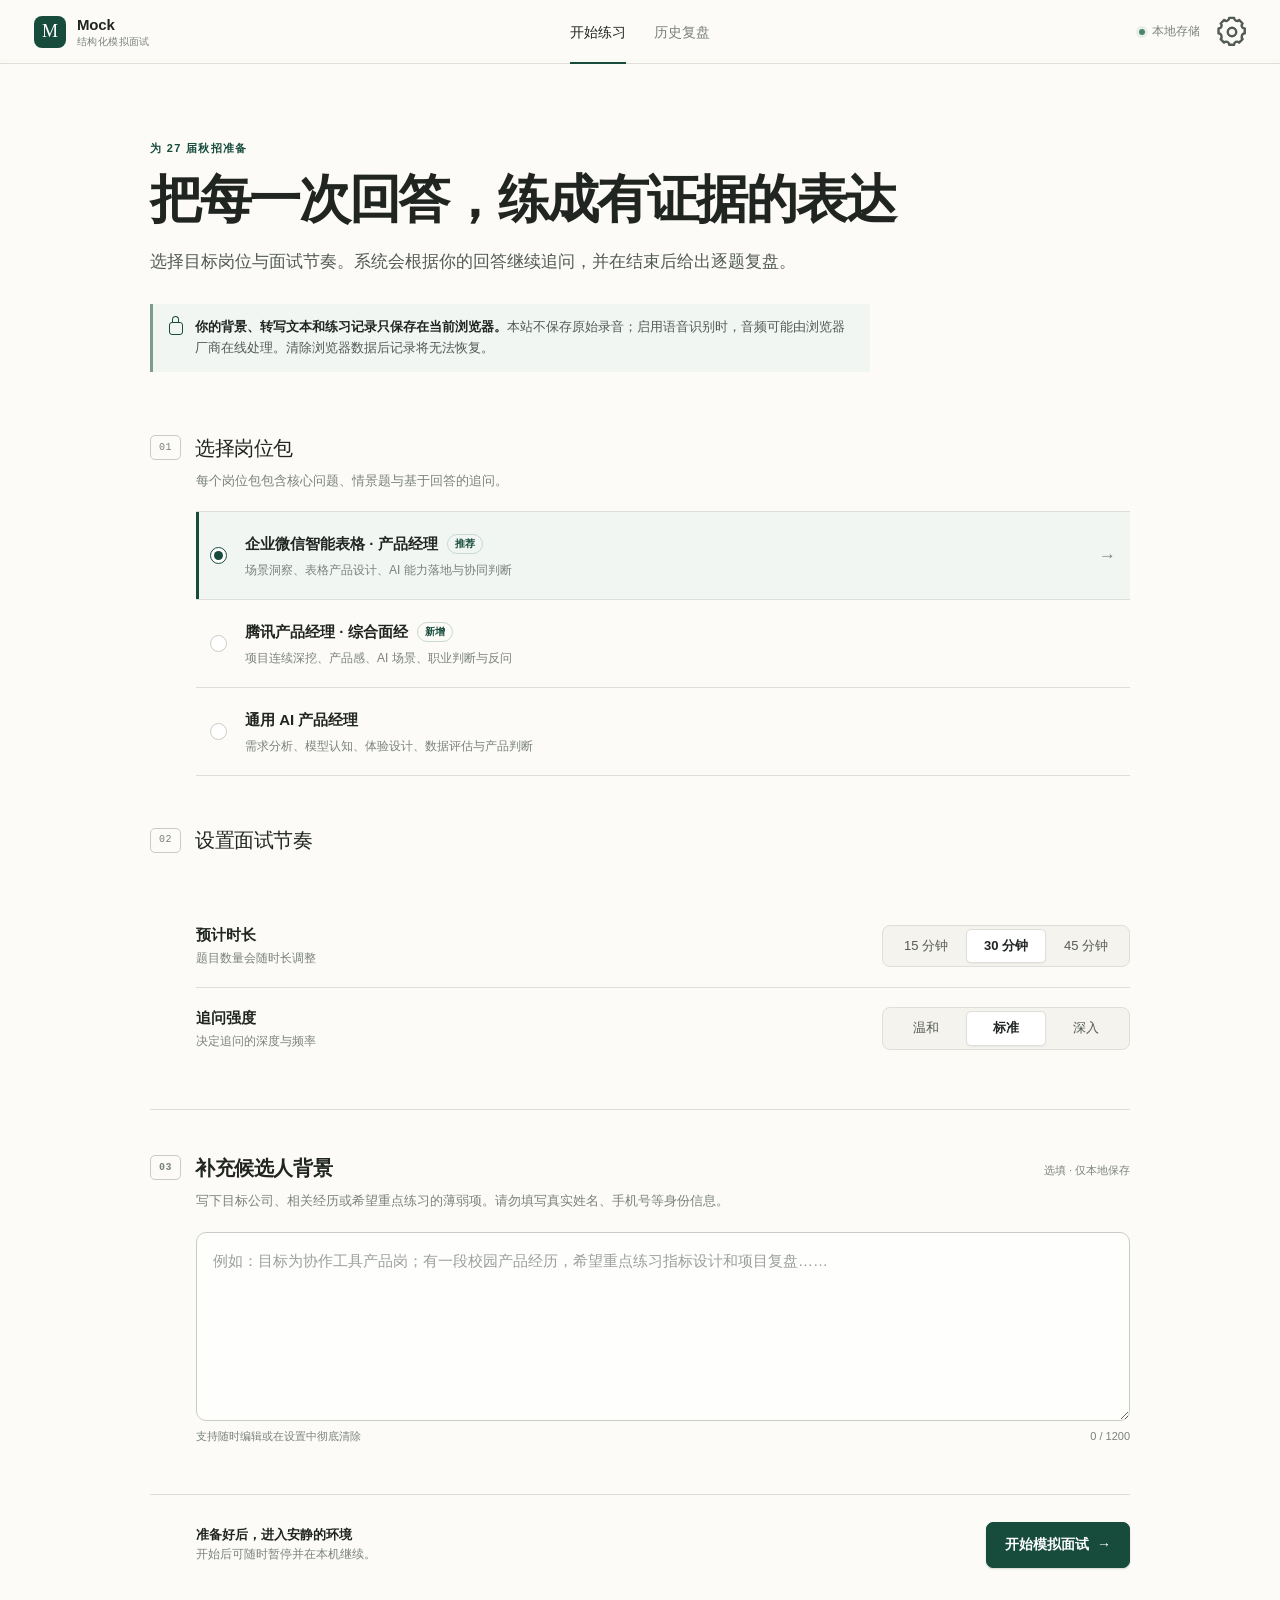
==== commit b68bddfd: "add reference answers to Tencent interview pack Co-authored-by: TRAE CLI <traecli@bytedance.com>" ====
--- a/mock-interview/index.html
+++ b/mock-interview/index.html
@@ -5,6 +5,7 @@
     <meta name="viewport" content="width=device-width, initial-scale=1">
     <meta name="description" content="面向 27 届秋招的本地结构化模拟面试工具。">
     <meta name="theme-color" content="#143f35">
+    <link rel="icon" href="data:image/svg+xml,%3Csvg xmlns='http://www.w3.org/2000/svg' viewBox='0 0 64 64'%3E%3Crect width='64' height='64' rx='14' fill='%23143f35'/%3E%3Cpath d='M16 46V18h8l8 13 8-13h8v28h-8V30l-8 12-8-12v16z' fill='%23f7f4ec'/%3E%3C/svg%3E">
     <title>Mock · 结构化模拟面试</title>
     <link rel="stylesheet" href="styles.css">
   </head>
@@ -58,6 +59,12 @@
                     <input id="packWecom" type="radio" name="questionPack" value="wecom-smart-sheet-pm" checked>
                     <span class="pack-radio" aria-hidden="true"></span>
                     <span class="pack-copy"><span><strong>企业微信智能表格 · 产品经理</strong><em>推荐</em></span><small>场景洞察、表格产品设计、AI 能力落地与协同判断</small></span>
+                    <span class="pack-arrow" aria-hidden="true">→</span>
+                  </label>
+                  <label class="pack-option" for="packTencentPm">
+                    <input id="packTencentPm" type="radio" name="questionPack" value="tencent-pm-comprehensive">
+                    <span class="pack-radio" aria-hidden="true"></span>
+                    <span class="pack-copy"><span><strong>腾讯产品经理 · 综合面经</strong><em>新增</em></span><small>项目连续深挖、产品感、AI 场景、职业判断与反问</small></span>
                     <span class="pack-arrow" aria-hidden="true">→</span>
                   </label>
                   <label class="pack-option" for="packGeneralAi">
@@ -117,18 +124,17 @@
             <aside class="question-rail" id="interviewRail" aria-labelledby="progressTitle">
               <div class="rail-progress"><div><h2 id="progressTitle">面试进度</h2><span id="questionProgressText">第 1 / 8 题</span></div><progress id="questionProgress" value="1" max="8">1 / 8</progress></div>
               <ol class="question-queue" id="questionQueue" aria-label="问题队列">
-                <li class="is-current" data-question-id="q1" aria-current="step"><span>01</span><div><strong>开场与动机</strong><small>正在回答</small></div></li>
-                <li data-question-id="q2"><span>02</span><div><strong>场景洞察</strong><small>待回答</small></div></li>
-                <li data-question-id="q3"><span>03</span><div><strong>方案设计</strong><small>待回答</small></div></li>
-                <li data-question-id="q4"><span>04</span><div><strong>指标与复盘</strong><small>待回答</small></div></li>
-                <li class="is-muted"><span>＋</span><div><strong>后续问题</strong><small>根据回答生成</small></div></li>
+                <li class="is-current" data-question-id="q1" aria-current="step"><span>01</span><div><strong>开场</strong><small>正在回答</small></div></li>
+                <li data-question-id="q2"><span>02</span><div><strong>项目深挖</strong><small>待回答</small></div></li>
+                <li data-question-id="q3"><span>03</span><div><strong>产品理解</strong><small>待回答</small></div></li>
+                <li data-question-id="q4"><span>04</span><div><strong>产品设计</strong><small>待回答</small></div></li>
               </ol>
               <p class="rail-note">回答会自动保存到当前浏览器。关闭页面后仍可继续。</p>
             </aside>
 
             <article class="interview-stage" aria-labelledby="currentQuestionText">
               <header class="interviewer-heading"><span class="interviewer-avatar" aria-hidden="true">M</span><div><strong>结构化面试官</strong><span id="questionTypeLabel">核心问题 · 项目复盘</span></div></header>
-              <div class="question-document"><p class="question-number" id="currentQuestionNumber">问题 01</p><h2 id="currentQuestionText">请选一个你投入最多的项目，说明当时要解决的问题、你的具体行动，以及最终结果。</h2><p class="question-guidance" id="currentQuestionGuidance">建议用 2–3 分钟回答。尽量说明你本人做了什么，并用事实或数据支撑结果。</p></div>
+              <div class="question-document"><p class="question-number" id="currentQuestionNumber">问题 01</p><h2 id="currentQuestionText">先简单介绍一下自己吧。</h2><p class="question-guidance" id="currentQuestionGuidance">控制在 1 分钟左右，像真实面试一样自然介绍即可。</p></div>
               <section class="answer-section" aria-labelledby="answerLabel">
                 <div class="answer-heading"><div><h3 id="answerLabel">你的回答</h3><p>先完成表达，再提交给面试官追问。</p></div><button class="button voice-button" id="voiceToggleBtn" type="button" aria-pressed="false" aria-describedby="voiceStatus"><span class="mic-icon" aria-hidden="true"></span><span id="voiceButtonText">语音回答</span></button></div>
                 <form id="answerForm" novalidate>
@@ -179,7 +185,7 @@
             <header class="page-header-row"><div><p class="eyebrow">练习档案</p><h1 id="historyTitle">历史与趋势</h1><p>回看最近场次，找到稳定提升与反复出现的表达缺口。</p></div><button class="button button-secondary" id="exportAllHistoryBtn" type="button">导出全部记录</button></header>
             <section class="history-summary" aria-labelledby="trendTitle"><div class="trend-copy"><p class="section-kicker">最近 5 场</p><h2 id="trendTitle">综合表现趋势</h2><p><strong id="trendDelta">提升 9 分</strong><span>相比首次练习</span></p></div><div class="trend-chart" id="historyTrendChart" role="img" aria-label="最近五场得分整体上升"><div class="chart-axis" aria-hidden="true"><span>90</span><span>75</span><span>60</span></div><svg aria-hidden="true" viewBox="0 0 560 150" preserveAspectRatio="none"><path class="chart-grid" d="M0 20H560M0 75H560M0 130H560"></path><path class="chart-line" d="M14 108 L147 92 L280 81 L413 70 L546 59"></path><g class="chart-points"><circle cx="14" cy="108" r="4"></circle><circle cx="147" cy="92" r="4"></circle><circle cx="280" cy="81" r="4"></circle><circle cx="413" cy="70" r="4"></circle><circle cx="546" cy="59" r="5"></circle></g></svg><div class="chart-labels" aria-hidden="true"><span>第 1 场</span><span>第 2 场</span><span>第 3 场</span><span>第 4 场</span><span>本场</span></div></div></section>
             <section class="history-section" aria-labelledby="recentSessionsTitle">
-              <div class="section-title-row history-title-row"><div><p class="section-kicker">全部记录</p><h2 id="recentSessionsTitle">最近场次</h2></div><label class="history-filter-label" for="historyFilter"><span>筛选岗位</span><select id="historyFilter"><option value="all">全部岗位</option><option value="wecom-smart-sheet-pm">企业微信智能表格 · 产品经理</option><option value="general-ai-pm">通用 AI 产品经理</option></select></label></div>
+              <div class="section-title-row history-title-row"><div><p class="section-kicker">全部记录</p><h2 id="recentSessionsTitle">最近场次</h2></div><label class="history-filter-label" for="historyFilter"><span>筛选岗位</span><select id="historyFilter"><option value="all">全部岗位</option><option value="wecom-smart-sheet-pm">企业微信智能表格 · 产品经理</option><option value="tencent-pm-comprehensive">腾讯产品经理 · 综合面经</option><option value="general-ai-pm">通用 AI 产品经理</option></select></label></div>
               <div class="session-list-header" aria-hidden="true"><span>场次</span><span>进度</span><span>表现</span><span>操作</span></div>
               <div class="session-list" id="historyList">
                 <article class="session-row is-incomplete" data-session-id="session-draft"><div class="session-main"><span class="session-state">未完成</span><h3>企业微信智能表格 · 产品经理</h3><p><time datetime="2026-09-07T19:20:00+08:00">今天 19:20</time> · 30 分钟模式</p></div><div class="session-progress"><strong>3 / 8 题</strong><progress value="3" max="8">3 / 8</progress></div><div class="session-score"><span>暂未评分</span></div><div class="session-actions"><button class="button button-primary button-small continue-session-btn" type="button" data-action="continue" data-session-id="session-draft">继续回答</button><button class="menu-button delete-session-btn" type="button" data-action="delete" data-session-id="session-draft">删除</button></div></article>
@@ -206,10 +212,10 @@
 
     <div class="toast" id="appToast" role="status" aria-live="polite" aria-atomic="true" hidden><span class="toast-mark" aria-hidden="true"></span><span id="toastMessage">已保存</span><button id="toastActionBtn" type="button" hidden>撤销</button><button class="toast-close" id="toastCloseBtn" type="button" aria-label="关闭提示">×</button></div>
 
-    <script src="js/question-packs.js"></script>
+    <script src="js/question-packs.js?v=3.1.0"></script>
     <script src="js/storage.js"></script>
-    <script src="js/engine.js"></script>
+    <script src="js/engine.js?v=3.1.0"></script>
     <script src="js/voice.js"></script>
-    <script src="app.js"></script>
+    <script src="app.js?v=3.1.0"></script>
   </body>
 </html>
--- a/mock-interview/styles.css
+++ b/mock-interview/styles.css
@@ -1595,6 +1595,84 @@
   margin-bottom: 0;
 }
 
+.reference-answer-section {
+  margin: 0 0 22px;
+  border: 1px solid #c8d9d1;
+  border-radius: var(--radius-md);
+  background: var(--green-pale);
+}
+
+.reference-answer-section > summary {
+  display: flex;
+  align-items: center;
+  justify-content: space-between;
+  gap: 16px;
+  padding: 14px 17px;
+  color: var(--green);
+  font-size: 12px;
+  font-weight: 700;
+  letter-spacing: .03em;
+}
+
+.reference-answer-section > summary::before {
+  content: none;
+}
+
+.reference-answer-section > summary::after {
+  content: "展开 +";
+  color: var(--ink-faint);
+  font-size: 10px;
+  font-weight: 500;
+}
+
+.reference-answer-section[open] > summary::after {
+  content: "收起 −";
+}
+
+.reference-answer-content {
+  padding: 2px 17px 17px;
+  border-top: 1px solid #d7e3dd;
+}
+
+.reference-answer-group {
+  padding-top: 16px;
+}
+
+.reference-answer-group + .reference-answer-group {
+  margin-top: 16px;
+  border-top: 1px solid #d7e3dd;
+}
+
+.reference-answer-group h4 {
+  margin-bottom: 12px;
+  color: var(--ink);
+  font-size: 13px;
+}
+
+.reference-answer-group h5 {
+  margin: 13px 0 5px;
+  color: var(--green);
+  font-size: 10px;
+  letter-spacing: .06em;
+}
+
+.reference-answer-group p,
+.reference-framework {
+  margin-bottom: 0;
+  color: var(--ink-soft);
+  font-size: 12px;
+  line-height: 1.8;
+  white-space: pre-line;
+}
+
+.reference-framework {
+  padding-left: 21px;
+}
+
+.reference-framework li + li {
+  margin-top: 5px;
+}
+
 .review-item > footer {
   padding: 0 0 23px;
 }
@@ -2362,6 +2440,12 @@
     border-left: 0;
   }
 
+  .reference-answer-section > summary,
+  .reference-answer-content {
+    padding-right: 14px;
+    padding-left: 14px;
+  }
+
   .history-summary {
     grid-template-columns: 1fr;
     gap: 20px;
@@ -2615,4 +2699,8 @@
   .review-item details:not([open]) > *:not(summary) {
     display: block;
   }
-}
+
+  .reference-answer-section:not([open]) > .reference-answer-content {
+    display: block;
+  }
+}
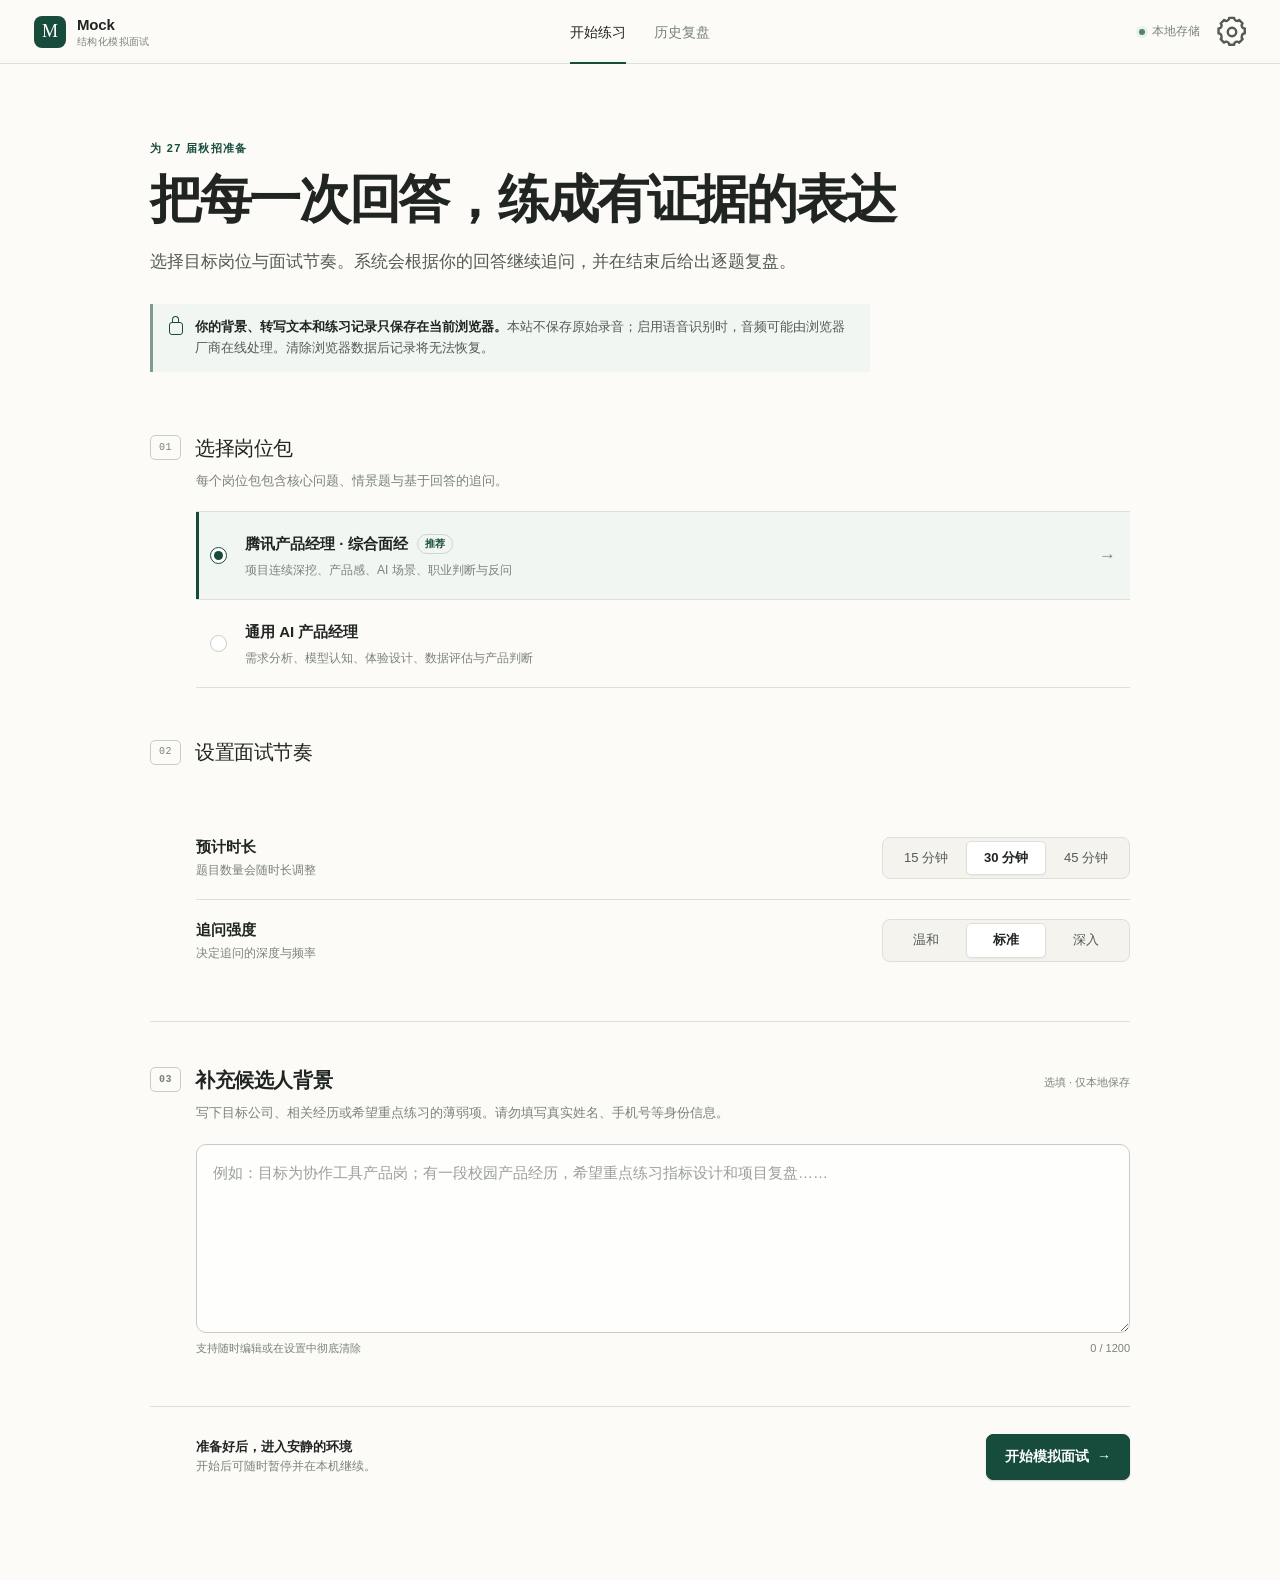
==== commit fcbb9e35: "remove legacy interview question pack Co-authored-by: TRAE CLI <traecli@bytedance.com>" ====
--- a/mock-interview/index.html
+++ b/mock-interview/index.html
@@ -55,16 +55,10 @@
                 <legend><span class="step-index">01</span><span>选择岗位包</span></legend>
                 <p class="field-help" id="questionPackHelp">每个岗位包包含核心问题、情景题与基于回答的追问。</p>
                 <div class="pack-list" id="questionPackOptions" aria-describedby="questionPackHelp">
-                  <label class="pack-option recommended" for="packWecom">
-                    <input id="packWecom" type="radio" name="questionPack" value="wecom-smart-sheet-pm" checked>
+                  <label class="pack-option recommended" for="packTencentPm">
+                    <input id="packTencentPm" type="radio" name="questionPack" value="tencent-pm-comprehensive" checked>
                     <span class="pack-radio" aria-hidden="true"></span>
-                    <span class="pack-copy"><span><strong>企业微信智能表格 · 产品经理</strong><em>推荐</em></span><small>场景洞察、表格产品设计、AI 能力落地与协同判断</small></span>
-                    <span class="pack-arrow" aria-hidden="true">→</span>
-                  </label>
-                  <label class="pack-option" for="packTencentPm">
-                    <input id="packTencentPm" type="radio" name="questionPack" value="tencent-pm-comprehensive">
-                    <span class="pack-radio" aria-hidden="true"></span>
-                    <span class="pack-copy"><span><strong>腾讯产品经理 · 综合面经</strong><em>新增</em></span><small>项目连续深挖、产品感、AI 场景、职业判断与反问</small></span>
+                    <span class="pack-copy"><span><strong>腾讯产品经理 · 综合面经</strong><em>推荐</em></span><small>项目连续深挖、产品感、AI 场景、职业判断与反问</small></span>
                     <span class="pack-arrow" aria-hidden="true">→</span>
                   </label>
                   <label class="pack-option" for="packGeneralAi">
@@ -116,7 +110,7 @@
         <section class="app-view interview-view" id="viewInterview" data-view="interview" aria-labelledby="interviewTitle" hidden>
           <header class="interview-toolbar">
             <div class="interview-toolbar-inner">
-              <div class="session-identity"><span class="live-indicator" aria-hidden="true"></span><div><p>模拟面试进行中</p><h1 id="interviewTitle">企业微信智能表格 · 产品经理</h1></div></div>
+              <div class="session-identity"><span class="live-indicator" aria-hidden="true"></span><div><p>模拟面试进行中</p><h1 id="interviewTitle">腾讯产品经理 · 综合面经</h1></div></div>
               <div class="session-controls"><div class="timer-block"><span>已用时</span><time id="interviewTimer" datetime="PT0M0S">00:00</time></div><button class="button button-quiet" id="pauseInterviewBtn" type="button" aria-pressed="false">暂停</button><button class="button button-danger-quiet" id="exitInterviewBtn" type="button" aria-haspopup="dialog">退出</button></div>
             </div>
           </header>
@@ -185,10 +179,10 @@
             <header class="page-header-row"><div><p class="eyebrow">练习档案</p><h1 id="historyTitle">历史与趋势</h1><p>回看最近场次，找到稳定提升与反复出现的表达缺口。</p></div><button class="button button-secondary" id="exportAllHistoryBtn" type="button">导出全部记录</button></header>
             <section class="history-summary" aria-labelledby="trendTitle"><div class="trend-copy"><p class="section-kicker">最近 5 场</p><h2 id="trendTitle">综合表现趋势</h2><p><strong id="trendDelta">提升 9 分</strong><span>相比首次练习</span></p></div><div class="trend-chart" id="historyTrendChart" role="img" aria-label="最近五场得分整体上升"><div class="chart-axis" aria-hidden="true"><span>90</span><span>75</span><span>60</span></div><svg aria-hidden="true" viewBox="0 0 560 150" preserveAspectRatio="none"><path class="chart-grid" d="M0 20H560M0 75H560M0 130H560"></path><path class="chart-line" d="M14 108 L147 92 L280 81 L413 70 L546 59"></path><g class="chart-points"><circle cx="14" cy="108" r="4"></circle><circle cx="147" cy="92" r="4"></circle><circle cx="280" cy="81" r="4"></circle><circle cx="413" cy="70" r="4"></circle><circle cx="546" cy="59" r="5"></circle></g></svg><div class="chart-labels" aria-hidden="true"><span>第 1 场</span><span>第 2 场</span><span>第 3 场</span><span>第 4 场</span><span>本场</span></div></div></section>
             <section class="history-section" aria-labelledby="recentSessionsTitle">
-              <div class="section-title-row history-title-row"><div><p class="section-kicker">全部记录</p><h2 id="recentSessionsTitle">最近场次</h2></div><label class="history-filter-label" for="historyFilter"><span>筛选岗位</span><select id="historyFilter"><option value="all">全部岗位</option><option value="wecom-smart-sheet-pm">企业微信智能表格 · 产品经理</option><option value="tencent-pm-comprehensive">腾讯产品经理 · 综合面经</option><option value="general-ai-pm">通用 AI 产品经理</option></select></label></div>
+              <div class="section-title-row history-title-row"><div><p class="section-kicker">全部记录</p><h2 id="recentSessionsTitle">最近场次</h2></div><label class="history-filter-label" for="historyFilter"><span>筛选岗位</span><select id="historyFilter"><option value="all">全部岗位</option><option value="tencent-pm-comprehensive">腾讯产品经理 · 综合面经</option><option value="general-ai-pm">通用 AI 产品经理</option></select></label></div>
               <div class="session-list-header" aria-hidden="true"><span>场次</span><span>进度</span><span>表现</span><span>操作</span></div>
               <div class="session-list" id="historyList">
-                <article class="session-row is-incomplete" data-session-id="session-draft"><div class="session-main"><span class="session-state">未完成</span><h3>企业微信智能表格 · 产品经理</h3><p><time datetime="2026-09-07T19:20:00+08:00">今天 19:20</time> · 30 分钟模式</p></div><div class="session-progress"><strong>3 / 8 题</strong><progress value="3" max="8">3 / 8</progress></div><div class="session-score"><span>暂未评分</span></div><div class="session-actions"><button class="button button-primary button-small continue-session-btn" type="button" data-action="continue" data-session-id="session-draft">继续回答</button><button class="menu-button delete-session-btn" type="button" data-action="delete" data-session-id="session-draft">删除</button></div></article>
+                <article class="session-row is-incomplete" data-session-id="session-draft"><div class="session-main"><span class="session-state">未完成</span><h3>腾讯产品经理 · 综合面经</h3><p><time datetime="2026-09-07T19:20:00+08:00">今天 19:20</time> · 30 分钟模式</p></div><div class="session-progress"><strong>3 / 8 题</strong><progress value="3" max="8">3 / 8</progress></div><div class="session-score"><span>暂未评分</span></div><div class="session-actions"><button class="button button-primary button-small continue-session-btn" type="button" data-action="continue" data-session-id="session-draft">继续回答</button><button class="menu-button delete-session-btn" type="button" data-action="delete" data-session-id="session-draft">删除</button></div></article>
                 <article class="session-row" data-session-id="session-001"><div class="session-main"><span class="session-state is-complete">已完成</span><h3>通用 AI 产品经理</h3><p><time datetime="2026-09-06T21:15:00+08:00">9 月 6 日 21:15</time> · 用时 28 分钟</p></div><div class="session-progress"><strong>8 / 8 题</strong><span>完整作答</span></div><div class="session-score"><strong>78</strong><span>综合分</span></div><div class="session-actions"><button class="text-button view-report-btn" type="button" data-action="view-report" data-session-id="session-001">查看报告</button><button class="menu-button export-session-btn" type="button" data-action="export" data-session-id="session-001">导出</button><button class="menu-button delete-session-btn" type="button" data-action="delete" data-session-id="session-001">删除</button></div></article>
               </div>
               <div class="empty-state" id="historyEmptyState" hidden><span aria-hidden="true"></span><h3>还没有匹配的练习记录</h3><p>更换筛选条件，或开始第一场模拟面试。</p><button class="button button-primary" id="emptyStartInterviewBtn" type="button">开始练习</button></div>
@@ -212,10 +206,10 @@
 
     <div class="toast" id="appToast" role="status" aria-live="polite" aria-atomic="true" hidden><span class="toast-mark" aria-hidden="true"></span><span id="toastMessage">已保存</span><button id="toastActionBtn" type="button" hidden>撤销</button><button class="toast-close" id="toastCloseBtn" type="button" aria-label="关闭提示">×</button></div>
 
-    <script src="js/question-packs.js?v=3.1.0"></script>
+    <script src="js/question-packs.js?v=3.2.0"></script>
     <script src="js/storage.js"></script>
     <script src="js/engine.js?v=3.1.0"></script>
     <script src="js/voice.js"></script>
-    <script src="app.js?v=3.1.0"></script>
+    <script src="app.js?v=3.2.0"></script>
   </body>
 </html>
